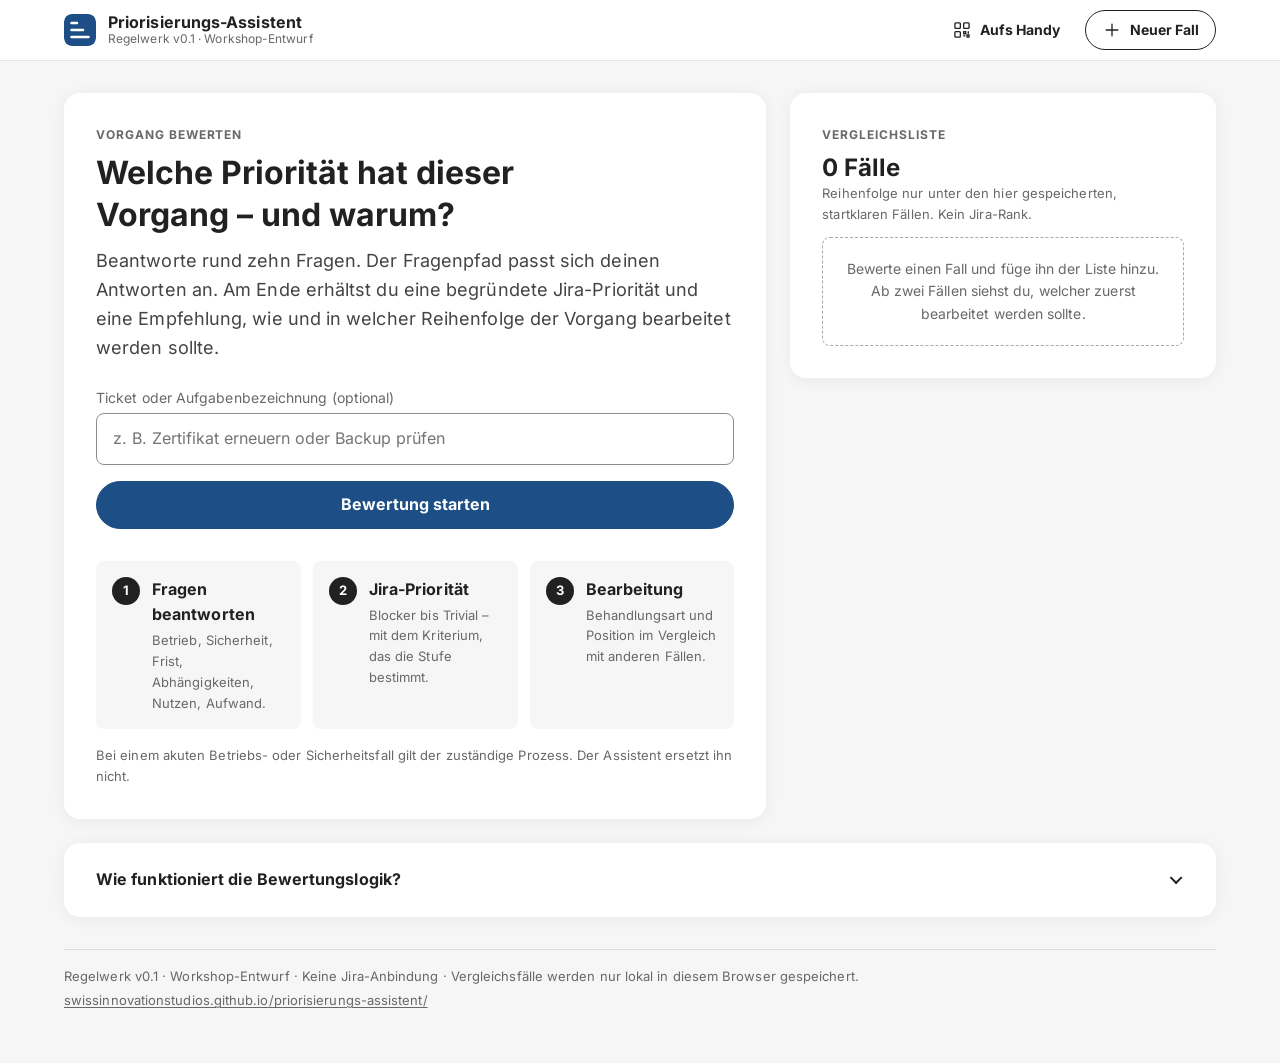
==== index.html @ ed36d134 "Priorisierungs-Assistent: 6dbe459" ====
<!doctype html>
<html lang="de-CH">
<head>
<meta charset="utf-8">
<meta name="viewport" content="width=device-width, initial-scale=1">
<title>Priorisierungs-Assistent</title>
<meta name="description" content="Schritt für Schritt zu einer nachvollziehbaren Jira-Priorität und Bearbeitungsempfehlung. Workshop-Prototyp, keine offizielle Richtlinie.">
<meta name="robots" content="noindex">
<meta name="theme-color" content="#ffffff">
<meta name="color-scheme" content="light">
<link rel="manifest" href="manifest.webmanifest">
<link rel="icon" href="assets/icon.svg" type="image/svg+xml">
<link rel="apple-touch-icon" href="assets/icon-180.png">
<meta name="apple-mobile-web-app-title" content="Priorisierung">
<link rel="preload" href="fonts/inter-latin-400-normal.woff2" as="font" type="font/woff2" crossorigin>
<link rel="preload" href="fonts/inter-latin-700-normal.woff2" as="font" type="font/woff2" crossorigin>
<link rel="stylesheet" href="css/tokens.css">
<link rel="stylesheet" href="css/app.css">
</head>
<body>
<a class="app-skip" href="#wizard">Zum Inhalt</a>

<!-- Lyne: <sbb-header> -->
<header class="sbb-header">
  <div class="sbb-header__inner">
    <div class="sbb-header__brand">
      <img class="sbb-header__mark" src="assets/icon.svg" alt="" width="32" height="32">
      <div class="sbb-header__title">Priorisierungs-Assistent<span class="sbb-header__sub" data-ruleset></span></div>
    </div>
    <div class="sbb-header__actions">
      <button type="button" class="sbb-transparent-button app-hide-s" id="qr-open">
        <svg class="app-icon" viewBox="0 0 24 24" fill="none" stroke="currentColor" stroke-width="1.6" stroke-linecap="round" stroke-linejoin="round" aria-hidden="true"><rect x="3.5" y="3.5" width="6.5" height="6.5" rx="1"/><rect x="14" y="3.5" width="6.5" height="6.5" rx="1"/><rect x="3.5" y="14" width="6.5" height="6.5" rx="1"/><path d="M14 14h2.5v2.5H14zM18 18h2.5v2.5H18zM14 19h1.5M19.5 14v2"/></svg>
        Aufs Handy
      </button>
      <button type="button" class="sbb-secondary-button" id="new-case">
        <svg class="app-icon" viewBox="0 0 24 24" fill="none" stroke="currentColor" stroke-width="1.6" stroke-linecap="round" aria-hidden="true"><path d="M12 5v14M5 12h14"/></svg>
        Neuer Fall
      </button>
    </div>
  </div>
</header>

<main class="app-container">
  <div class="app-layout">
    <!-- Lyne: <sbb-card size="l"> -->
    <section id="wizard" class="sbb-card" aria-label="Vorgang bewerten"></section>
    <aside id="comparison" class="sbb-card app-sticky" aria-labelledby="compare-title"></aside>
  </div>

  <!-- Lyne: <sbb-accordion><sbb-expansion-panel> -->
  <details class="sbb-card sbb-expansion-panel app-about">
    <summary class="sbb-expansion-panel__header">Wie funktioniert die Bewertungslogik?</summary>
    <div class="sbb-expansion-panel__content app-stack">
      <p>Für die Jira-Priorität gewinnt die höchste zutreffende Regel. Auswirkungen, Betriebs- und Sicherheitslage, Fristfolgen, Abhängigkeiten und Nutzen werden geprüft. Aufwand ändert die Prioritätsstufe nicht.</p>
      <p>Ein nahes Datum allein ist kein Grund für eine hohe Priorität: Entscheidend ist, was passiert, wenn die Frist verpasst wird. Ein Vorgang, der andere Arbeiten blockiert, ist nicht automatisch ein Blocker.</p>
      <p>Startklare und ausreichend beurteilbare Fälle werden separat nach Prioritätsstufe und Zuschlägen für Behandlungsart, wirksame Frist, Abhängigkeit und kleinen Aufwand eingeordnet. Bei Gleichstand gilt die Speicherreihenfolge. Unklare oder noch nicht startklare Fälle werden getrennt angezeigt. Die Liste ist kein Jira-Rank.</p>
      <p>Der Assistent gibt Empfehlungen. Das Team bewertet eigenständig, der Product Owner entscheidet bei Priorisierungskonflikten oder Unklarheiten. Bestehende Betriebs- und Sicherheitsprozesse haben Vorrang.</p>
      <p class="sbb-text-s app-muted app-mb-0">Die Regeln sind ein Workshop-Entwurf und keine offizielle SBB-Richtlinie. Nicht dokumentierte Detailregeln, etwa die genaue Security-Grenze zwischen Major und Critical, sind Annahmen. Die Anwendung ersetzt keine zuständigen Eskalationsprozesse.</p>
    </div>
  </details>

  <!-- Lyne: <sbb-footer> -->
  <footer class="sbb-footer">
    <p><span data-ruleset></span> · Keine Jira-Anbindung · Vergleichsfälle werden nur lokal in diesem Browser gespeichert.</p>
    <p><a data-public-url href="#"></a></p>
  </footer>
</main>

<!-- Lyne: <sbb-dialog> -->
<dialog id="qr-dialog" class="sbb-dialog" aria-labelledby="qr-title">
  <div class="sbb-dialog__inner">
    <div class="sbb-dialog__head">
      <h2 id="qr-title" class="sbb-title sbb-title--2">Auf dem Handy öffnen</h2>
      <button type="button" class="sbb-mini-button" id="qr-close" aria-label="Schliessen">
        <svg class="app-icon app-icon--s" viewBox="0 0 24 24" fill="none" stroke="currentColor" stroke-width="1.6" stroke-linecap="round" aria-hidden="true"><path d="M6 6l12 12M18 6 6 18"/></svg>
      </button>
    </div>
    <img class="app-qr" src="assets/qr.svg" alt="QR-Code zum Priorisierungs-Assistenten" width="320" height="320">
    <p class="app-qr-url"><a data-public-url href="#"></a></p>
    <p class="sbb-text-s app-muted app-mb-0">Code scannen, dann im Browser «Zum Home-Bildschirm» wählen. Die Vergleichsliste bleibt auf dem jeweiligen Gerät.</p>
  </div>
</dialog>

<script type="module" src="js/app.js"></script>
</body>
</html>
---- css/tokens.css ----
/* =====================================================================
   Design-Tokens – ausschliesslich Namen, die es in SBB Lyne gibt.
   Geprüft gegen @sbb-esta/lyne-elements 5.13.2 (standard-theme.css).

   Umstellung auf Lyne: Diese Datei löschen und stattdessen
   @sbb-esta/lyne-elements/off-brand-theme.css (ohne SBB-Rot/-Schrift) oder
   …/standard-theme.css (volle Marke) laden. Alle Werte unten sind die
   Lyne-Werte – mit drei bewussten Abweichungen (markiert mit ≠ LYNE).
   App-eigene Tokens (--app-*) stehen in app.css und bleiben bestehen.
   ===================================================================== */
:root {
  color-scheme: light;

  /* Graustufen – identisch mit Lyne */
  --sbb-color-white: #ffffff;
  --sbb-color-milk: #f6f6f6;
  --sbb-color-cloud: #e5e5e5;
  --sbb-color-silver: #dcdcdc;
  --sbb-color-aluminium: #d2d2d2;
  --sbb-color-platinum: #cdcdcd;
  --sbb-color-cement: #bdbdbd;
  --sbb-color-graphite: #b7b7b7;
  --sbb-color-storm: #a8a8a8;
  --sbb-color-smoke: #8d8d8d;
  --sbb-color-metal: #767676;
  --sbb-color-granite: #686868;
  --sbb-color-anthracite: #5a5a5a;
  --sbb-color-iron: #444444;
  --sbb-color-charcoal: #212121;
  --sbb-color-midnight: #151515;
  --sbb-color-black: #000000;

  /* ≠ LYNE: Primärfarbe. Lyne standard = SBB-Rot, off-brand = «royal».
     Hier ein eigenes Blau, damit die öffentliche Seite nicht als SBB-Auftritt erscheint. */
  --sbb-color-primary: #1d4f86;
  --sbb-color-primary125: #163d68;
  --sbb-color-primary85: #4a72a0;

  /* Funktionsfarben – Lyne-Werte (error = red125, success = green) */
  --sbb-color-red125: #c60018;
  --sbb-color-error: var(--sbb-color-red125);
  --sbb-color-green: #00973b;
  --sbb-color-success: var(--sbb-color-green);

  /* Abstände – Lyne fixed scale */
  --sbb-spacing-fixed-1x: 0.25rem;
  --sbb-spacing-fixed-2x: 0.5rem;
  --sbb-spacing-fixed-3x: 0.75rem;
  --sbb-spacing-fixed-4x: 1rem;
  --sbb-spacing-fixed-5x: 1.25rem;
  --sbb-spacing-fixed-6x: 1.5rem;
  --sbb-spacing-fixed-8x: 2rem;
  --sbb-spacing-fixed-10x: 2.5rem;
  --sbb-spacing-fixed-12x: 3rem;

  /* Radien – Lyne */
  --sbb-border-radius-1x: 0.125rem;
  --sbb-border-radius-2x: 0.25rem;
  --sbb-border-radius-4x: 0.5rem;
  --sbb-border-radius-8x: 1rem;
  --sbb-border-radius-16x: 2rem;
  --sbb-border-width-1x: 0.0625rem;
  --sbb-border-width-2x: 0.125rem;

  /* ≠ LYNE: Schrift. Lyne: SBB, Inter, "Helvetica Neue", … – hier ohne die SBB-Hausschrift.
     Inter ist bereits Lynes erste Ersatzschrift. */
  --sbb-typo-font-family: Inter, "Helvetica Neue", Helvetica, Arial, sans-serif;
  --sbb-typo-letter-spacing-heading: 0em;
  /* ≠ LYNE: 0.03em / 1.75 sind auf die SBB-Schrift abgestimmt; Inter läuft breiter. */
  --sbb-typo-letter-spacing-text: 0.005em;
  --sbb-typo-line-height-heading: 1.3;
  --sbb-typo-line-height-text: 1.6;
  --sbb-typo-scale-0-75x: 0.75rem;
  --sbb-typo-scale-0-8125x: 0.8125rem;
  --sbb-typo-scale-0-875x: 0.875rem;
  --sbb-typo-scale-default: 1rem;
  --sbb-typo-scale-1-125x: 1.125rem;
  --sbb-typo-scale-1-25x: 1.25rem;
  --sbb-typo-scale-1-5x: 1.5rem;
  --sbb-typo-scale-2x: 2rem;
  --sbb-typo-scale-2-5x: 2.5rem;

  /* Fokus – Lyne-Namen */
  --sbb-focus-outline-color: var(--sbb-color-black);
  --sbb-focus-outline-offset: 0.1875rem;
  --sbb-focus-outline-width: var(--sbb-border-width-2x);
}

/* Inter (SIL Open Font License 1.1), selbst gehostet – siehe fonts/LICENSE-Inter.txt.
   400 / 600 / 700, kein Light-Schnitt. Mit der SBB-Schrift fällt 600 auf «Bold» (echter Schnitt, keine Pseudo-Fettung). */
@font-face { font-family: "Inter"; font-style: normal; font-weight: 400; font-display: swap; src: url("../fonts/inter-latin-400-normal.woff2") format("woff2"); }
@font-face { font-family: "Inter"; font-style: normal; font-weight: 600; font-display: swap; src: url("../fonts/inter-latin-600-normal.woff2") format("woff2"); }
@font-face { font-family: "Inter"; font-style: normal; font-weight: 700; font-display: swap; src: url("../fonts/inter-latin-700-normal.woff2") format("woff2"); }
---- css/app.css ----
/* =====================================================================
   Priorisierungs-Assistent – Styles in drei Teilen:

   A  Lyne-Globalklassen (Nachbau). Lyne liefert diese Klassen selbst
      (.sbb-button, .sbb-secondary-button, .sbb-transparent-button,
      .sbb-text-*, .sbb-screen-reader-only). → Beim Umstieg löschen.
   B  Lyne-Komponenten (Nachbau als Klassen). Jede Klasse entspricht
      einem <sbb-…>-Element. → Beim Umstieg Markup durch Elemente ersetzen.
   C  App-spezifisch (--app-*, .app-*). → Bleibt.

   Farben, Abstände, Radien nur über Tokens aus tokens.css bzw. --app-*.
   ===================================================================== */

:root {
  /* App-Tokens – leiten sich, wo möglich, von Lyne-Tokens ab */
  --app-color-text: var(--sbb-color-charcoal);
  --app-color-muted: var(--sbb-color-granite);
  --app-color-line: var(--sbb-color-cloud);
  --app-color-surface: var(--sbb-color-white);
  --app-color-page: var(--sbb-color-milk);
  --app-color-error-bg: #fdf0f1;
  --app-color-warn: #9a5b00;
  --app-color-warn-bg: #fff6e6;
  --app-color-success-bg: #edf7f0;
  --app-color-info-bg: #edf2f8;
  --app-font-weight-strong: 600;
  --app-header-height: 3.75rem;
  --app-shadow: 0 0.125rem 1rem rgb(0 0 0 / 0.06);

  /* Prioritätsfarben (eigene Werte, kontrastgeprüft ≥ 4.5:1) */
  --app-prio-blocker-bg: #9e1b1b;  --app-prio-blocker-fg: #ffffff;
  --app-prio-critical-bg: #c2410c; --app-prio-critical-fg: #ffffff;
  --app-prio-major-bg: #fde7c2;    --app-prio-major-fg: #6b3d00;
  --app-prio-minor-bg: #e2eaf3;    --app-prio-minor-fg: #1f3b57;
  --app-prio-trivial-bg: #f1f1f1;  --app-prio-trivial-fg: #4a4a4a;
}

/* ---------- Basis ---------- */
*, *::before, *::after { box-sizing: border-box; }
html { -webkit-text-size-adjust: 100%; scroll-padding-top: calc(var(--app-header-height) + var(--sbb-spacing-fixed-4x)); }
body {
  margin: 0;
  background: var(--app-color-page);
  color: var(--app-color-text);
  font-family: var(--sbb-typo-font-family);
  font-size: var(--sbb-typo-scale-default);
  line-height: var(--sbb-typo-line-height-text);
  letter-spacing: var(--sbb-typo-letter-spacing-text);
  -webkit-font-smoothing: antialiased;
}
:focus-visible { outline: var(--sbb-focus-outline-width) solid var(--sbb-focus-outline-color); outline-offset: var(--sbb-focus-outline-offset); }
[tabindex="-1"]:focus { outline: none; }
p { margin: 0 0 var(--sbb-spacing-fixed-3x); }
ul, ol { margin: 0 0 var(--sbb-spacing-fixed-4x); padding-left: 1.25em; }
strong { font-weight: 700; }
a { color: var(--sbb-color-primary); text-underline-offset: 0.15em; }

/* =====================================================================
   A  Lyne-Globalklassen (Nachbau – beim Umstieg löschen)
   ===================================================================== */
.sbb-button, .sbb-secondary-button, .sbb-transparent-button {
  display: inline-flex; align-items: center; justify-content: center; gap: var(--sbb-spacing-fixed-2x);
  min-height: 3rem; padding: 0 var(--sbb-spacing-fixed-6x);
  border-radius: var(--sbb-border-radius-16x); border: var(--sbb-border-width-1x) solid transparent;
  font: inherit; font-weight: 700; font-size: var(--sbb-typo-scale-default); line-height: 1.2; letter-spacing: 0;
  cursor: pointer; text-decoration: none; -webkit-tap-highlight-color: transparent;
  transition: background-color .15s, border-color .15s, color .15s, opacity .15s;
}
.sbb-button { background: var(--sbb-color-primary); border-color: var(--sbb-color-primary); color: var(--sbb-color-white); }
.sbb-button:hover:not(:disabled) { background: var(--sbb-color-primary125); border-color: var(--sbb-color-primary125); }
.sbb-secondary-button { background: var(--sbb-color-white); border-color: var(--sbb-color-charcoal); color: var(--sbb-color-charcoal); }
.sbb-secondary-button:hover:not(:disabled) { background: var(--sbb-color-milk); }
.sbb-transparent-button { background: transparent; color: var(--sbb-color-charcoal); padding-inline: var(--sbb-spacing-fixed-4x); }
.sbb-transparent-button:hover:not(:disabled) { background: var(--sbb-color-milk); }
:is(.sbb-button, .sbb-secondary-button, .sbb-transparent-button):disabled { cursor: not-allowed; opacity: .4; }
.sbb-header .sbb-secondary-button, .sbb-header .sbb-transparent-button { min-height: 2.5rem; padding-inline: var(--sbb-spacing-fixed-4x); font-size: var(--sbb-typo-scale-0-875x); }

.sbb-text-s { font-size: var(--sbb-typo-scale-0-875x); }
.sbb-text-xs { font-size: var(--sbb-typo-scale-0-8125x); }
.sbb-text--bold { font-weight: 700; }
.sbb-screen-reader-only { position: absolute !important; width: 1px; height: 1px; margin: -1px; overflow: hidden; clip-path: inset(50%); white-space: nowrap; border: 0; padding: 0; }
.sbb-input { width: 100%; font: inherit; color: inherit; background: var(--sbb-color-white); border: var(--sbb-border-width-1x) solid var(--sbb-color-smoke); border-radius: var(--sbb-border-radius-4x); padding: 0.75rem var(--sbb-spacing-fixed-4x); }
.sbb-input:hover { border-color: var(--sbb-color-charcoal); }
.sbb-input:focus-visible { outline-offset: 0; }

/* =====================================================================
   B  Lyne-Komponenten (Nachbau – beim Umstieg durch <sbb-…> ersetzen)
   ===================================================================== */

/* <sbb-title level="1–4"> */
.sbb-title { margin: 0; font-weight: 700; line-height: var(--sbb-typo-line-height-heading); letter-spacing: var(--sbb-typo-letter-spacing-heading); overflow-wrap: anywhere; text-wrap: balance; }
.sbb-title--1 { font-size: clamp(var(--sbb-typo-scale-1-5x), 3.4vw, var(--sbb-typo-scale-2x)); margin-bottom: var(--sbb-spacing-fixed-3x); }
.sbb-title--2 { font-size: clamp(var(--sbb-typo-scale-1-25x), 2.6vw, var(--sbb-typo-scale-1-5x)); }
.sbb-title--3 { font-size: var(--sbb-typo-scale-1-25x); }
.sbb-title--4 { font-size: var(--sbb-typo-scale-default); }

/* <sbb-header> */
.sbb-header { position: sticky; top: 0; z-index: 10; background: var(--sbb-color-white); border-bottom: var(--sbb-border-width-1x) solid var(--app-color-line); }
.sbb-header__inner { display: flex; align-items: center; justify-content: space-between; gap: var(--sbb-spacing-fixed-3x); max-width: 76rem; margin: 0 auto; min-height: var(--app-header-height); padding: var(--sbb-spacing-fixed-2x) clamp(1rem, 3vw, 2rem); }
.sbb-header__brand { display: flex; align-items: center; gap: var(--sbb-spacing-fixed-3x); min-width: 0; }
.sbb-header__mark { flex: none; width: 2rem; height: 2rem; border-radius: var(--sbb-border-radius-4x); }
.sbb-header__title { font-weight: 700; line-height: 1.2; min-width: 0; }
.sbb-header__sub { display: block; color: var(--app-color-muted); font-size: var(--sbb-typo-scale-0-75x); font-weight: 400; white-space: nowrap; overflow: hidden; text-overflow: ellipsis; }
.sbb-header__actions { display: flex; gap: var(--sbb-spacing-fixed-2x); flex: none; }

/* <sbb-card size="l" color="white"> */
.sbb-card { background: var(--app-color-surface); border-radius: var(--sbb-border-radius-8x); padding: clamp(1.25rem, 3.2vw, 2rem); min-width: 0; box-shadow: var(--app-shadow); }

/* <sbb-form-field> */
.sbb-form-field { display: block; margin-bottom: var(--sbb-spacing-fixed-4x); }
.sbb-form-field__label { display: block; margin-bottom: var(--sbb-spacing-fixed-1x); font-size: var(--sbb-typo-scale-0-875x); color: var(--app-color-muted); }

/* <sbb-radio-button-group orientation="vertical"> + <sbb-radio-button-panel> */
.sbb-radio-button-group { display: grid; gap: var(--sbb-spacing-fixed-2x); margin: var(--sbb-spacing-fixed-5x) 0 0; }
.sbb-radio-button-panel {
  position: relative; display: flex; align-items: flex-start; gap: var(--sbb-spacing-fixed-3x);
  padding: 0.875rem var(--sbb-spacing-fixed-4x); min-height: 3.25rem;
  background: var(--sbb-color-white); border: var(--sbb-border-width-1x) solid var(--sbb-color-cloud); border-radius: var(--sbb-border-radius-4x);
  cursor: pointer; transition: border-color .15s, background-color .15s, box-shadow .15s; -webkit-tap-highlight-color: transparent;
}
.sbb-radio-button-panel:hover { border-color: var(--sbb-color-smoke); }
.sbb-radio-button-panel:has(:focus-visible) { outline: var(--sbb-focus-outline-width) solid var(--sbb-focus-outline-color); outline-offset: 0.125rem; }
.sbb-radio-button-panel:has(:checked) { border-color: var(--sbb-color-charcoal); box-shadow: inset 0 0 0 var(--sbb-border-width-1x) var(--sbb-color-charcoal); }
.sbb-radio-button-panel input { position: absolute; opacity: 0; width: 1px; height: 1px; margin: 0; }
.sbb-radio-button-panel__indicator { flex: none; width: 1.25rem; height: 1.25rem; margin-top: 0.15rem; border-radius: 50%; border: var(--sbb-border-width-1x) solid var(--sbb-color-smoke); background: var(--sbb-color-white); display: grid; place-items: center; }
.sbb-radio-button-panel__indicator::after { content: ""; width: 0.625rem; height: 0.625rem; border-radius: 50%; background: var(--sbb-color-charcoal); transform: scale(0); transition: transform .12s; }
.sbb-radio-button-panel:has(:checked) .sbb-radio-button-panel__indicator { border-color: var(--sbb-color-charcoal); }
.sbb-radio-button-panel:has(:checked) .sbb-radio-button-panel__indicator::after { transform: scale(1); }
.sbb-radio-button-panel__label { min-width: 0; overflow-wrap: anywhere; }

/* <sbb-notification type="error|warn|info|success" readonly> */
.sbb-notification { display: grid; grid-template-columns: auto minmax(0, 1fr); gap: var(--sbb-spacing-fixed-3x); align-items: start; margin: var(--sbb-spacing-fixed-4x) 0; padding: var(--sbb-spacing-fixed-4x); border-radius: var(--sbb-border-radius-4x); border-left: 0.25rem solid currentColor; color: var(--sbb-color-primary); background: var(--app-color-info-bg); }
.sbb-notification__icon { width: 1.5rem; height: 1.5rem; flex: none; }
.sbb-notification__content { color: var(--app-color-text); }
.sbb-notification__content p { margin: 0; }
.sbb-notification__content p + p { margin-top: var(--sbb-spacing-fixed-2x); }
.sbb-notification__title { display: block; margin-bottom: 0.15rem; }
.sbb-notification--error { color: var(--sbb-color-error); background: var(--app-color-error-bg); }
.sbb-notification--warn { color: var(--app-color-warn); background: var(--app-color-warn-bg); }
.sbb-notification--success { color: var(--sbb-color-success); background: var(--app-color-success-bg); }

/* <sbb-chip-label> */
.sbb-chip-label { display: inline-flex; align-items: center; padding: 0.125rem 0.625rem; border-radius: var(--sbb-border-radius-16x); font-size: var(--sbb-typo-scale-0-75x); font-weight: 700; line-height: 1.5; letter-spacing: 0.02em; white-space: nowrap; background: var(--sbb-color-milk); color: var(--app-color-text); }

/* <sbb-status type="success|warning|error"> */
.sbb-status { display: inline-flex; align-items: center; gap: 0.45rem; font-weight: 700; }
.sbb-status::before { content: ""; width: 0.625rem; height: 0.625rem; border-radius: 50%; background: var(--sbb-color-smoke); }
.sbb-status--success::before { background: var(--sbb-color-success); }
.sbb-status--warning::before { background: #e6a100; }
.sbb-status--error::before { background: var(--sbb-color-error); }

/* <sbb-expansion-panel> */
.sbb-expansion-panel { border-top: var(--sbb-border-width-1x) solid var(--app-color-line); }
.sbb-expansion-panel__header { list-style: none; display: flex; align-items: center; justify-content: space-between; gap: var(--sbb-spacing-fixed-3x); padding: var(--sbb-spacing-fixed-4x) 0; cursor: pointer; font-weight: 700; }
.sbb-expansion-panel__header::-webkit-details-marker { display: none; }
.sbb-expansion-panel__header::after { content: ""; flex: none; width: 0.55rem; height: 0.55rem; margin-right: 0.3rem; border-right: 2px solid currentColor; border-bottom: 2px solid currentColor; transform: rotate(45deg) translateY(-0.15rem); transition: transform .15s; }
.sbb-expansion-panel[open] > .sbb-expansion-panel__header::after { transform: rotate(-135deg) translateY(-0.1rem); }
.sbb-expansion-panel__content { padding-bottom: var(--sbb-spacing-fixed-4x); }

/* <sbb-action-group> */
.sbb-action-group { display: flex; flex-wrap: wrap; gap: var(--sbb-spacing-fixed-3x); align-items: center; margin-top: var(--sbb-spacing-fixed-6x); }
.sbb-action-group--end { justify-content: flex-end; }
.sbb-action-group--split { justify-content: space-between; }

/* <sbb-mini-button> */
.sbb-mini-button { display: inline-grid; place-items: center; width: 2.25rem; height: 2.25rem; flex: none; padding: 0; border: 0; border-radius: 50%; background: transparent; color: var(--app-color-muted); cursor: pointer; }
.sbb-mini-button:hover { background: var(--sbb-color-milk); color: var(--app-color-text); }

/* <sbb-dialog> */
.sbb-dialog { border: 0; padding: 0; border-radius: var(--sbb-border-radius-8x); max-width: min(34rem, calc(100vw - 2rem)); width: 100%; box-shadow: 0 1.5rem 4rem rgb(0 0 0 / 0.25); color: inherit; }
.sbb-dialog::backdrop { background: rgb(0 0 0 / 0.45); }
.sbb-dialog__inner { padding: var(--sbb-spacing-fixed-6x); }
.sbb-dialog__head { display: flex; align-items: center; justify-content: space-between; gap: var(--sbb-spacing-fixed-3x); margin-bottom: var(--sbb-spacing-fixed-4x); }

/* <sbb-footer> */
.sbb-footer { margin-top: var(--sbb-spacing-fixed-8x); padding-top: var(--sbb-spacing-fixed-4x); border-top: var(--sbb-border-width-1x) solid var(--sbb-color-silver); color: var(--app-color-muted); font-size: var(--sbb-typo-scale-0-8125x); }
.sbb-footer p { margin: 0 0 var(--sbb-spacing-fixed-1x); }
.sbb-footer a { color: inherit; }

/* =====================================================================
   C  App-spezifisch (bleibt)
   ===================================================================== */
.app-container { max-width: 76rem; margin: 0 auto; padding: clamp(1rem, 3vw, 2rem) clamp(1rem, 3vw, 2rem) var(--sbb-spacing-fixed-12x); }
.app-layout { display: grid; grid-template-columns: minmax(0, 1.65fr) minmax(0, 1fr); gap: clamp(1rem, 2vw, 1.5rem); align-items: start; }
.app-sticky { position: sticky; top: calc(var(--app-header-height) + var(--sbb-spacing-fixed-4x)); max-height: calc(100vh - var(--app-header-height) - 2rem); overflow: auto; }
.app-about { margin-top: clamp(1rem, 2vw, 1.5rem); padding-block: var(--sbb-spacing-fixed-2x); border-top: 0; }
@media (max-width: 56rem) {
  .app-layout { grid-template-columns: 1fr; }
  .app-sticky { position: static; max-height: none; overflow: visible; }
}
@media (max-width: 36rem) { .app-hide-s { display: none; } }

.app-skip { position: absolute; left: -999px; top: 0.5rem; z-index: 20; background: var(--sbb-color-white); padding: 0.5rem 1rem; border-radius: var(--sbb-border-radius-4x); }
.app-skip:focus { left: 0.5rem; }
.app-icon { width: 1.25rem; height: 1.25rem; flex: none; }
.app-icon--s { width: 1.125rem; height: 1.125rem; }
.app-muted { color: var(--app-color-muted); }
.app-overline { margin: 0 0 var(--sbb-spacing-fixed-2x); color: var(--app-color-muted); font-size: var(--sbb-typo-scale-0-75x); font-weight: 700; letter-spacing: 0.08em; text-transform: uppercase; }
.app-label { display: block; color: var(--app-color-muted); font-size: var(--sbb-typo-scale-0-75x); font-weight: var(--app-font-weight-strong); letter-spacing: 0.04em; text-transform: uppercase; margin-bottom: 0.2rem; }
.app-lead { font-size: var(--sbb-typo-scale-1-125x); color: var(--sbb-color-iron); margin-bottom: var(--sbb-spacing-fixed-6x); max-width: 40rem; }
.app-block { width: 100%; }
.app-fieldset { border: 0; margin: 0; padding: 0; min-width: 0; }
.app-fieldset legend { padding: 0; }
.app-unknown .sbb-radio-button-panel__label { color: var(--app-color-muted); }
.app-truncate { white-space: nowrap; overflow: hidden; text-overflow: ellipsis; min-width: 0; }
.app-stack > * + * { margin-top: var(--sbb-spacing-fixed-3x); }
.app-mt-1 { margin-top: var(--sbb-spacing-fixed-1x); }
.app-mt-4 { margin-top: var(--sbb-spacing-fixed-4x); }
.app-mb-0 { margin-bottom: 0; }

/* Startansicht: drei gleich breite Schritte über die volle Breite */
.app-steps { list-style: none; padding: 0; margin: var(--sbb-spacing-fixed-8x) 0 0; display: grid; grid-template-columns: repeat(3, minmax(0, 1fr)); gap: var(--sbb-spacing-fixed-3x); }
.app-steps__item { display: grid; grid-template-columns: auto 1fr; gap: var(--sbb-spacing-fixed-3x); align-items: start; padding: var(--sbb-spacing-fixed-4x); background: var(--app-color-page); border-radius: var(--sbb-border-radius-4x); }
.app-steps__item p { margin: 0.15rem 0 0; }
.app-steps__num { width: 1.75rem; height: 1.75rem; border-radius: 50%; display: grid; place-items: center; background: var(--sbb-color-charcoal); color: var(--sbb-color-white); font-size: var(--sbb-typo-scale-0-8125x); font-weight: 700; }
@media (max-width: 40rem) { .app-steps { grid-template-columns: 1fr; } }

/* Fortschritt im Fragenpfad */
.app-progress { margin-bottom: var(--sbb-spacing-fixed-6x); }
.app-progress__meta { display: flex; align-items: baseline; justify-content: space-between; gap: var(--sbb-spacing-fixed-4x); margin-bottom: var(--sbb-spacing-fixed-2x); }
.app-progress__bar { height: 0.25rem; background: var(--sbb-color-cloud); border-radius: var(--sbb-border-radius-2x); overflow: hidden; }
.app-progress__fill { height: 100%; background: var(--sbb-color-primary); border-radius: inherit; transition: width .25s; }

/* Ergebnis-Abschnitte */
.app-result { margin-top: var(--sbb-spacing-fixed-6x); padding-top: var(--sbb-spacing-fixed-6x); border-top: var(--sbb-border-width-1x) solid var(--app-color-line); }
.app-result__head { display: flex; align-items: center; gap: var(--sbb-spacing-fixed-3x); margin-bottom: var(--sbb-spacing-fixed-4x); }
.app-result__num { width: 1.75rem; height: 1.75rem; border-radius: 50%; display: grid; place-items: center; background: var(--sbb-color-primary); color: var(--sbb-color-white); font-size: var(--sbb-typo-scale-0-875x); font-weight: 700; flex: none; }
.app-priority { display: flex; align-items: flex-end; justify-content: space-between; gap: var(--sbb-spacing-fixed-4x); flex-wrap: wrap; margin-bottom: var(--sbb-spacing-fixed-4x); }
.app-priority__value { font-size: clamp(1.75rem, 4vw, 2.25rem); font-weight: 700; line-height: 1.15; }
.app-priority__conf { text-align: right; }

/* Prioritätsskala: fünf gleich breite Stufen über die volle Breite */
.app-scale { list-style: none; margin: 0 0 var(--sbb-spacing-fixed-4x); padding: 0; display: grid; grid-template-columns: repeat(5, minmax(0, 1fr)); gap: 0.25rem; }
.app-scale__step { text-align: center; padding: 0.5rem 0.125rem; font-size: var(--sbb-typo-scale-0-8125x); font-weight: var(--app-font-weight-strong); color: var(--app-color-muted); background: var(--app-color-page); border: var(--sbb-border-width-1x) solid transparent; overflow: hidden; text-overflow: ellipsis; white-space: nowrap; }
.app-scale__step:first-child { border-radius: var(--sbb-border-radius-4x) 0 0 var(--sbb-border-radius-4x); }
.app-scale__step:last-child { border-radius: 0 var(--sbb-border-radius-4x) var(--sbb-border-radius-4x) 0; }
.app-scale__step.is-active { background: var(--prio-bg); color: var(--prio-fg); font-weight: 700; }
.app-scale__step.is-provisional { background: repeating-linear-gradient(135deg, var(--prio-bg) 0 8px, color-mix(in srgb, var(--prio-bg) 82%, white) 8px 16px); }
@media (max-width: 24rem) { .app-scale__step { font-size: 0.6875rem; } }

/* Prioritätsfarben (Chip und Skala) */
.app-prio--blocker { --prio-bg: var(--app-prio-blocker-bg); --prio-fg: var(--app-prio-blocker-fg); }
.app-prio--critical { --prio-bg: var(--app-prio-critical-bg); --prio-fg: var(--app-prio-critical-fg); }
.app-prio--major { --prio-bg: var(--app-prio-major-bg); --prio-fg: var(--app-prio-major-fg); }
.app-prio--minor { --prio-bg: var(--app-prio-minor-bg); --prio-fg: var(--app-prio-minor-fg); }
.app-prio--trivial { --prio-bg: var(--app-prio-trivial-bg); --prio-fg: var(--app-prio-trivial-fg); }
.app-prio--none { --prio-bg: var(--sbb-color-white); --prio-fg: var(--app-color-muted); }
.sbb-chip-label.app-prio { background: var(--prio-bg); color: var(--prio-fg); }
.sbb-chip-label.app-prio--none { border: var(--sbb-border-width-1x) dashed var(--sbb-color-storm); }

/* Begründungen */
.app-reasons { list-style: none; padding: 0; margin: var(--sbb-spacing-fixed-3x) 0; display: grid; gap: var(--sbb-spacing-fixed-2x); }
.app-reason { display: grid; grid-template-columns: 5.25rem minmax(0, 1fr); gap: var(--sbb-spacing-fixed-3x); align-items: baseline; padding: var(--sbb-spacing-fixed-3x) var(--sbb-spacing-fixed-4x); border-radius: var(--sbb-border-radius-4x); background: var(--app-color-page); color: var(--sbb-color-iron); }
.app-reason.is-decisive { background: var(--sbb-color-white); box-shadow: inset 0 0 0 var(--sbb-border-width-1x) var(--sbb-color-charcoal); color: var(--app-color-text); }
.app-reason__chip { justify-self: start; }
.app-reason__tag { grid-column: 2; font-size: var(--sbb-typo-scale-0-75x); font-weight: 700; letter-spacing: 0.04em; text-transform: uppercase; color: var(--app-color-text); }

/* Bearbeitungsempfehlung */
.app-treatment { font-size: var(--sbb-typo-scale-1-125x); font-weight: var(--app-font-weight-strong); margin-bottom: var(--sbb-spacing-fixed-4x); }
.app-tiles { display: grid; grid-template-columns: repeat(2, minmax(0, 1fr)); gap: var(--sbb-spacing-fixed-2x); }
@media (max-width: 26rem) { .app-tiles { grid-template-columns: 1fr; } }
.app-tile { padding: var(--sbb-spacing-fixed-4x); background: var(--app-color-page); border-radius: var(--sbb-border-radius-4x); min-width: 0; overflow-wrap: anywhere; }
.app-tile__value { display: block; font-size: var(--sbb-typo-scale-1-25x); line-height: 1.3; margin-bottom: 0.2rem; }
.app-tile--pending { background: var(--app-color-warn-bg); }
.app-bonuses { margin-top: var(--sbb-spacing-fixed-4x); }
.app-bonus-list { list-style: none; padding: 0; margin: 0.25rem 0 0; display: flex; flex-wrap: wrap; gap: var(--sbb-spacing-fixed-2x); }
.app-bonus { padding: 0.25rem 0.75rem; border-radius: var(--sbb-border-radius-16x); border: var(--sbb-border-width-1x) solid var(--sbb-color-cloud); font-size: var(--sbb-typo-scale-0-875x); }

/* Antworten */
.app-answers { margin: 0; padding: 0; list-style: none; display: grid; }
.app-answers li { display: grid; grid-template-columns: minmax(0, 1fr) auto; gap: var(--sbb-spacing-fixed-3x); align-items: center; padding: var(--sbb-spacing-fixed-2x) 0; border-bottom: var(--sbb-border-width-1x) solid var(--app-color-line); font-size: var(--sbb-typo-scale-0-875x); }
.app-answers__body { display: grid; gap: 0.1rem; min-width: 0; }
.app-answers__edit { min-height: 2.25rem; padding-inline: var(--sbb-spacing-fixed-3x); font-size: var(--sbb-typo-scale-0-8125x); }
.app-answers li:last-child { border-bottom: 0; }
.app-answers__q { color: var(--app-color-muted); }
.app-answers__a { font-weight: var(--app-font-weight-strong); }

/* Vergleichsliste */
.app-rows { list-style: none; margin: 0; padding: 0; }
.app-row { display: grid; grid-template-columns: auto minmax(0, 1fr) auto; gap: var(--sbb-spacing-fixed-3x); align-items: start; padding: var(--sbb-spacing-fixed-3x) var(--sbb-spacing-fixed-2x); margin-inline: calc(-1 * var(--sbb-spacing-fixed-2x)); border-bottom: var(--sbb-border-width-1x) solid var(--app-color-line); border-radius: var(--sbb-border-radius-4x); }
.app-row:last-child { border-bottom: 0; }
.app-row.is-new { background: var(--app-color-info-bg); animation: app-flash 1.6s ease-out; }
@keyframes app-flash { from { background: color-mix(in srgb, var(--sbb-color-primary) 14%, white); } }
.app-row.is-new :is(.app-row__meta, .app-row__bonus) { color: var(--sbb-color-iron); }
.app-row__pos { width: 1.75rem; height: 1.75rem; border-radius: 50%; display: grid; place-items: center; background: var(--sbb-color-charcoal); color: var(--sbb-color-white); font-size: var(--sbb-typo-scale-0-8125x); font-weight: 700; }
.app-row__pos--pending { background: var(--sbb-color-cloud); color: var(--app-color-muted); }
.app-row__name { font-weight: 700; overflow-wrap: anywhere; line-height: 1.35; }
.app-row__meta { display: flex; flex-wrap: wrap; gap: 0.35rem 0.6rem; align-items: center; margin-top: 0.3rem; color: var(--app-color-muted); font-size: var(--sbb-typo-scale-0-8125x); }
.app-row__bonus { margin-top: 0.25rem; color: var(--app-color-muted); font-size: var(--sbb-typo-scale-0-75x); }
.app-row .sbb-mini-button { margin-top: -0.25rem; }
.app-empty { padding: var(--sbb-spacing-fixed-5x); border: var(--sbb-border-width-1x) dashed var(--sbb-color-storm); border-radius: var(--sbb-border-radius-4x); color: var(--app-color-muted); text-align: center; font-size: var(--sbb-typo-scale-0-875x); }
.app-only-stacked { display: none; }
@media (max-width: 56rem) { .app-only-stacked { display: inline-flex; } }

/* QR */
.app-qr { display: block; width: 100%; height: auto; max-width: min(28rem, 62vh); margin: 0 auto var(--sbb-spacing-fixed-4x); image-rendering: pixelated; }
.app-qr-url { text-align: center; font-weight: 700; overflow-wrap: anywhere; }

/* Mobile: Aktionen über volle Breite, gleich breit */
@media (max-width: 30rem) {
  .sbb-header__title { font-size: var(--sbb-typo-scale-0-875x); }
  .sbb-header__mark { width: 1.75rem; height: 1.75rem; }
  .sbb-action-group--split { flex-direction: column-reverse; align-items: stretch; }
  .sbb-action-group--split > * { width: 100%; }
  .sbb-header__sub { display: none; }
  .app-reason { grid-template-columns: 1fr; gap: var(--sbb-spacing-fixed-2x); }
  .app-reason__tag { grid-column: 1; }
}

@media (prefers-reduced-motion: reduce) { *, *::before, *::after { transition: none !important; animation: none !important; } }
@media print {
  .sbb-header, .sbb-action-group, .sbb-mini-button, .app-skip { display: none !important; }
  .sbb-card { box-shadow: none; border: 1px solid #ccc; break-inside: avoid; }
  .app-sticky { position: static; max-height: none; }
}
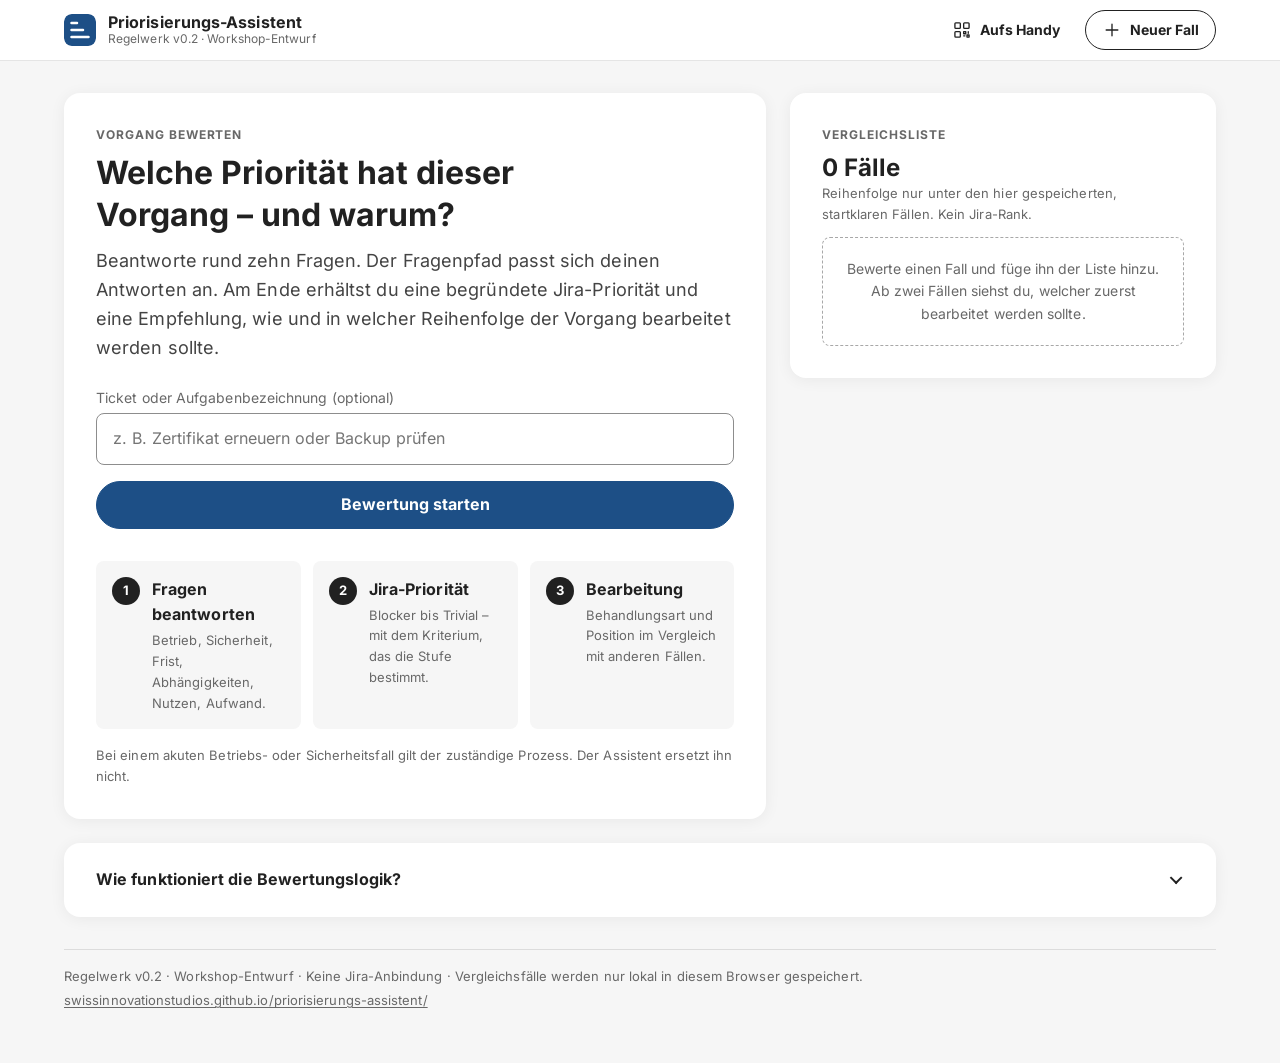
==== commit 720e0d3e: "Priorisierungs-Assistent: 0adfd08" ====
--- a/index.html
+++ b/index.html
@@ -51,11 +51,12 @@
   <details class="sbb-card sbb-expansion-panel app-about">
     <summary class="sbb-expansion-panel__header">Wie funktioniert die Bewertungslogik?</summary>
     <div class="sbb-expansion-panel__content app-stack">
-      <p>Für die Jira-Priorität gewinnt die höchste zutreffende Regel. Auswirkungen, Betriebs- und Sicherheitslage, Fristfolgen, Abhängigkeiten und Nutzen werden geprüft. Aufwand ändert die Prioritätsstufe nicht.</p>
-      <p>Ein nahes Datum allein ist kein Grund für eine hohe Priorität: Entscheidend ist, was passiert, wenn die Frist verpasst wird. Ein Vorgang, der andere Arbeiten blockiert, ist nicht automatisch ein Blocker.</p>
-      <p>Startklare und ausreichend beurteilbare Fälle werden separat nach Prioritätsstufe und Zuschlägen für Behandlungsart, wirksame Frist, Abhängigkeit und kleinen Aufwand eingeordnet. Bei Gleichstand gilt die Speicherreihenfolge. Unklare oder noch nicht startklare Fälle werden getrennt angezeigt. Die Liste ist kein Jira-Rank.</p>
+      <p><strong>Jira-Priorität:</strong> Jede Antwort kann eine Regel auslösen. Die höchste zutreffende Regel bestimmt die Stufe; weitere Gründe heben sie nicht zusätzlich an. Geprüft werden Betriebs- und Sicherheitslage, Auswirkungen, Fristfolgen, Abhängigkeiten und Nutzen. Aufwand ändert die Stufe nicht.</p>
+      <p>Ein nahes Datum allein ist kein Grund für eine hohe Priorität: Entscheidend ist, was passiert, wenn die Frist verpasst wird. Droht innerhalb von 24 Stunden ein schwerwiegender Schaden ohne Übergangslösung, ist das ein Blocker. Eine Blockade anderer Arbeiten hebt allein höchstens auf Major; Critical erst, wenn die Folgen erheblich sind.</p>
+      <p><strong>Bearbeitungsart</strong> nach Kanban Classes of Service: Expedite bei Ausfall oder akutem Vorfall, Fixed Date nur bei einer Frist mit erheblichen Folgen, Intangible für langfristig Wichtiges ohne Zeitdruck, sonst Standard.</p>
+      <p><strong>Vergleichsliste:</strong> Startklare und ausreichend beurteilbare Fälle werden nach Stufe geordnet. Innerhalb derselben Stufe ziehen Expedite, eine wirksame Frist, Abhängigkeiten und kleiner Aufwand nach vorne – nie über die nächste Stufe hinaus. Bei Gleichstand gilt die Speicherreihenfolge. Unklare oder nicht startklare Fälle stehen getrennt. Die Liste ist kein Jira-Rank.</p>
       <p>Der Assistent gibt Empfehlungen. Das Team bewertet eigenständig, der Product Owner entscheidet bei Priorisierungskonflikten oder Unklarheiten. Bestehende Betriebs- und Sicherheitsprozesse haben Vorrang.</p>
-      <p class="sbb-text-s app-muted app-mb-0">Die Regeln sind ein Workshop-Entwurf und keine offizielle SBB-Richtlinie. Nicht dokumentierte Detailregeln, etwa die genaue Security-Grenze zwischen Major und Critical, sind Annahmen. Die Anwendung ersetzt keine zuständigen Eskalationsprozesse.</p>
+      <p class="sbb-text-s app-muted app-mb-0">Die Regeln sind ein Workshop-Entwurf und keine offizielle SBB-Richtlinie. Die Anwendung ersetzt keine zuständigen Eskalationsprozesse.</p>
     </div>
   </details>
 
--- a/css/app.css
+++ b/css/app.css
@@ -248,6 +248,67 @@
 .sbb-chip-label.app-prio { background: var(--prio-bg); color: var(--prio-fg); }
 .sbb-chip-label.app-prio--none { border: var(--sbb-border-width-1x) dashed var(--sbb-color-storm); }
 
+/* Live-Meter: Mindeststufe aus den bisherigen Antworten. Desktop vertikal neben der Frage, Handy horizontal darüber. */
+.app-qlayout { display: grid; grid-template-columns: minmax(0, 1fr) 7.25rem; gap: var(--sbb-spacing-fixed-6x); align-items: start; }
+.app-meter { position: sticky; top: calc(var(--app-header-height) + var(--sbb-spacing-fixed-4x)); display: grid; gap: var(--sbb-spacing-fixed-2x); justify-items: start; }
+.app-meter__label { color: var(--app-color-muted); font-size: var(--sbb-typo-scale-0-75x); font-weight: 700; letter-spacing: 0.06em; text-transform: uppercase; }
+.app-meter__body { display: grid; grid-template-columns: 0.75rem auto; gap: var(--sbb-spacing-fixed-2x); height: 15rem; }
+.app-meter__track { position: relative; border-radius: var(--sbb-border-radius-16x); background: var(--sbb-color-cloud); overflow: hidden; }
+.app-meter__fill { position: absolute; inset: auto 0 0 0; height: calc(var(--p, 0) * 100%); border-radius: inherit; background: var(--sbb-color-storm);
+  transition: height .7s cubic-bezier(.34, 1.4, .64, 1), background-color .5s ease; }
+.app-meter[data-level="trivial"] .app-meter__fill { background: var(--sbb-color-graphite); }
+.app-meter[data-level="minor"] .app-meter__fill { background: #6f8fb3; }
+.app-meter[data-level="major"] .app-meter__fill { background: #e0a038; }
+.app-meter[data-level="critical"] .app-meter__fill { background: var(--app-prio-critical-bg); }
+.app-meter[data-level="blocker"] .app-meter__fill { background: var(--app-prio-blocker-bg); }
+.app-meter__stops { list-style: none; margin: 0; padding: 0; display: grid; grid-template-rows: repeat(5, 1fr); }
+.app-meter__stop { display: flex; align-items: center; gap: 0.35rem; font-size: var(--sbb-typo-scale-0-8125x); color: var(--sbb-color-metal); transition: color .4s ease; }
+.app-meter__stop .app-prio-icon { width: 0.875rem; height: 0.875rem; }
+.app-meter__stop.is-on { color: var(--app-color-text); }
+.app-meter[data-level="trivial"] .app-prio--trivial, .app-meter[data-level="minor"] .app-prio--minor, .app-meter[data-level="major"] .app-prio--major,
+.app-meter[data-level="critical"] .app-prio--critical, .app-meter[data-level="blocker"] .app-prio--blocker { font-weight: 700; }
+.app-meter__now { display: none; }
+@media (max-width: 40rem) {
+  .app-qlayout { grid-template-columns: 1fr; }
+  .app-meter { order: -1; position: static; grid-template-columns: auto minmax(0, 1fr) auto; align-items: center; justify-items: stretch; width: 100%; gap: var(--sbb-spacing-fixed-3x); margin-bottom: var(--sbb-spacing-fixed-2x); }
+  .app-meter__body { display: block; height: 0.5rem; }
+  .app-meter__track { height: 100%; }
+  .app-meter__fill { inset: 0 auto 0 0; height: 100%; width: calc(var(--p, 0) * 100%); transition: width .7s cubic-bezier(.34, 1.4, .64, 1), background-color .5s ease; }
+  .app-meter__stops { display: none; }
+  .app-meter__now { display: block; font-size: var(--sbb-typo-scale-0-875x); font-weight: 700; }
+}
+
+/* Ursache eines Anstiegs */
+.app-cause { display: block; margin: 0 0 var(--sbb-spacing-fixed-5x); font-size: var(--sbb-typo-scale-0-875x); min-height: 1.4em; }
+.app-cause .app-prio-icon { width: 0.875rem; height: 0.875rem; vertical-align: -0.1em; margin-right: 0.3rem; }
+.app-cause.is-new { animation: app-rise .6s cubic-bezier(.34, 1.4, .64, 1); }
+@keyframes app-rise { from { transform: translateY(0.6rem); } }
+
+/* Leuchten hinter der Karte in der Farbe der aktuellen Stufe (dezent, Eskalationshinweis bleibt dominant) */
+#wizard { transition: box-shadow .8s ease; }
+#wizard.app-glow { box-shadow: var(--app-shadow), 0 0 0 1px color-mix(in srgb, var(--prio-bg) 55%, transparent), 0 1.25rem 3.5rem -0.75rem color-mix(in srgb, var(--prio-bg) 70%, transparent); }
+#wizard.app-glow.app-prio--trivial, #wizard.app-glow.app-prio--minor { box-shadow: var(--app-shadow), 0 0 0 1px color-mix(in srgb, var(--prio-fg) 18%, transparent), 0 1.25rem 3.5rem -0.75rem color-mix(in srgb, var(--prio-fg) 22%, transparent); }
+
+/* «Was würde die Stufe heben?» */
+.app-raise { margin-top: var(--sbb-spacing-fixed-5x); padding: var(--sbb-spacing-fixed-4x); border: var(--sbb-border-width-1x) dashed var(--sbb-color-storm); border-radius: var(--sbb-border-radius-4x); }
+.app-raise h3 { display: flex; align-items: center; flex-wrap: wrap; gap: 0.4rem; }
+.app-raise__list { margin: var(--sbb-spacing-fixed-3x) 0; padding-left: 1.1rem; display: grid; gap: var(--sbb-spacing-fixed-2x); font-size: var(--sbb-typo-scale-0-875x); }
+
+/* Vergleichsliste: Aktionen je Fall */
+.app-row__actions { display: flex; gap: 0.1rem; margin-top: -0.25rem; }
+.app-row.is-editing { background: var(--app-color-warn-bg); }
+
+/* Prioritäts-Icons */
+.app-prio-icon { width: 1em; height: 1em; flex: none; }
+.sbb-chip-label .app-prio-icon { width: 0.875rem; height: 0.875rem; margin: 0 0.3rem 0 -0.15rem; }
+.app-priority__value { display: inline-flex; align-items: center; gap: 0.6rem; }
+.app-priority__value .app-prio-icon { width: 0.8em; height: 0.8em; padding: 0.2em; box-sizing: content-box; border-radius: var(--sbb-border-radius-4x); background: var(--prio-bg); color: var(--prio-fg); stroke-width: 2.25; }
+.app-scale__step { display: flex; align-items: center; justify-content: center; gap: 0.3rem; }
+.app-scale__step .app-prio-icon { width: 0.875rem; height: 0.875rem; opacity: .7; }
+.app-scale__step.is-active .app-prio-icon { opacity: 1; }
+.app-scale__label { overflow: hidden; text-overflow: ellipsis; }
+@media (max-width: 26rem) { .app-scale__step .app-prio-icon { display: none; } }
+
 /* Begründungen */
 .app-reasons { list-style: none; padding: 0; margin: var(--sbb-spacing-fixed-3x) 0; display: grid; gap: var(--sbb-spacing-fixed-2x); }
 .app-reason { display: grid; grid-template-columns: 5.25rem minmax(0, 1fr); gap: var(--sbb-spacing-fixed-3x); align-items: baseline; padding: var(--sbb-spacing-fixed-3x) var(--sbb-spacing-fixed-4x); border-radius: var(--sbb-border-radius-4x); background: var(--app-color-page); color: var(--sbb-color-iron); }
@@ -287,7 +348,7 @@
 .app-row__name { font-weight: 700; overflow-wrap: anywhere; line-height: 1.35; }
 .app-row__meta { display: flex; flex-wrap: wrap; gap: 0.35rem 0.6rem; align-items: center; margin-top: 0.3rem; color: var(--app-color-muted); font-size: var(--sbb-typo-scale-0-8125x); }
 .app-row__bonus { margin-top: 0.25rem; color: var(--app-color-muted); font-size: var(--sbb-typo-scale-0-75x); }
-.app-row .sbb-mini-button { margin-top: -0.25rem; }
+
 .app-empty { padding: var(--sbb-spacing-fixed-5x); border: var(--sbb-border-width-1x) dashed var(--sbb-color-storm); border-radius: var(--sbb-border-radius-4x); color: var(--app-color-muted); text-align: center; font-size: var(--sbb-typo-scale-0-875x); }
 .app-only-stacked { display: none; }
 @media (max-width: 56rem) { .app-only-stacked { display: inline-flex; } }
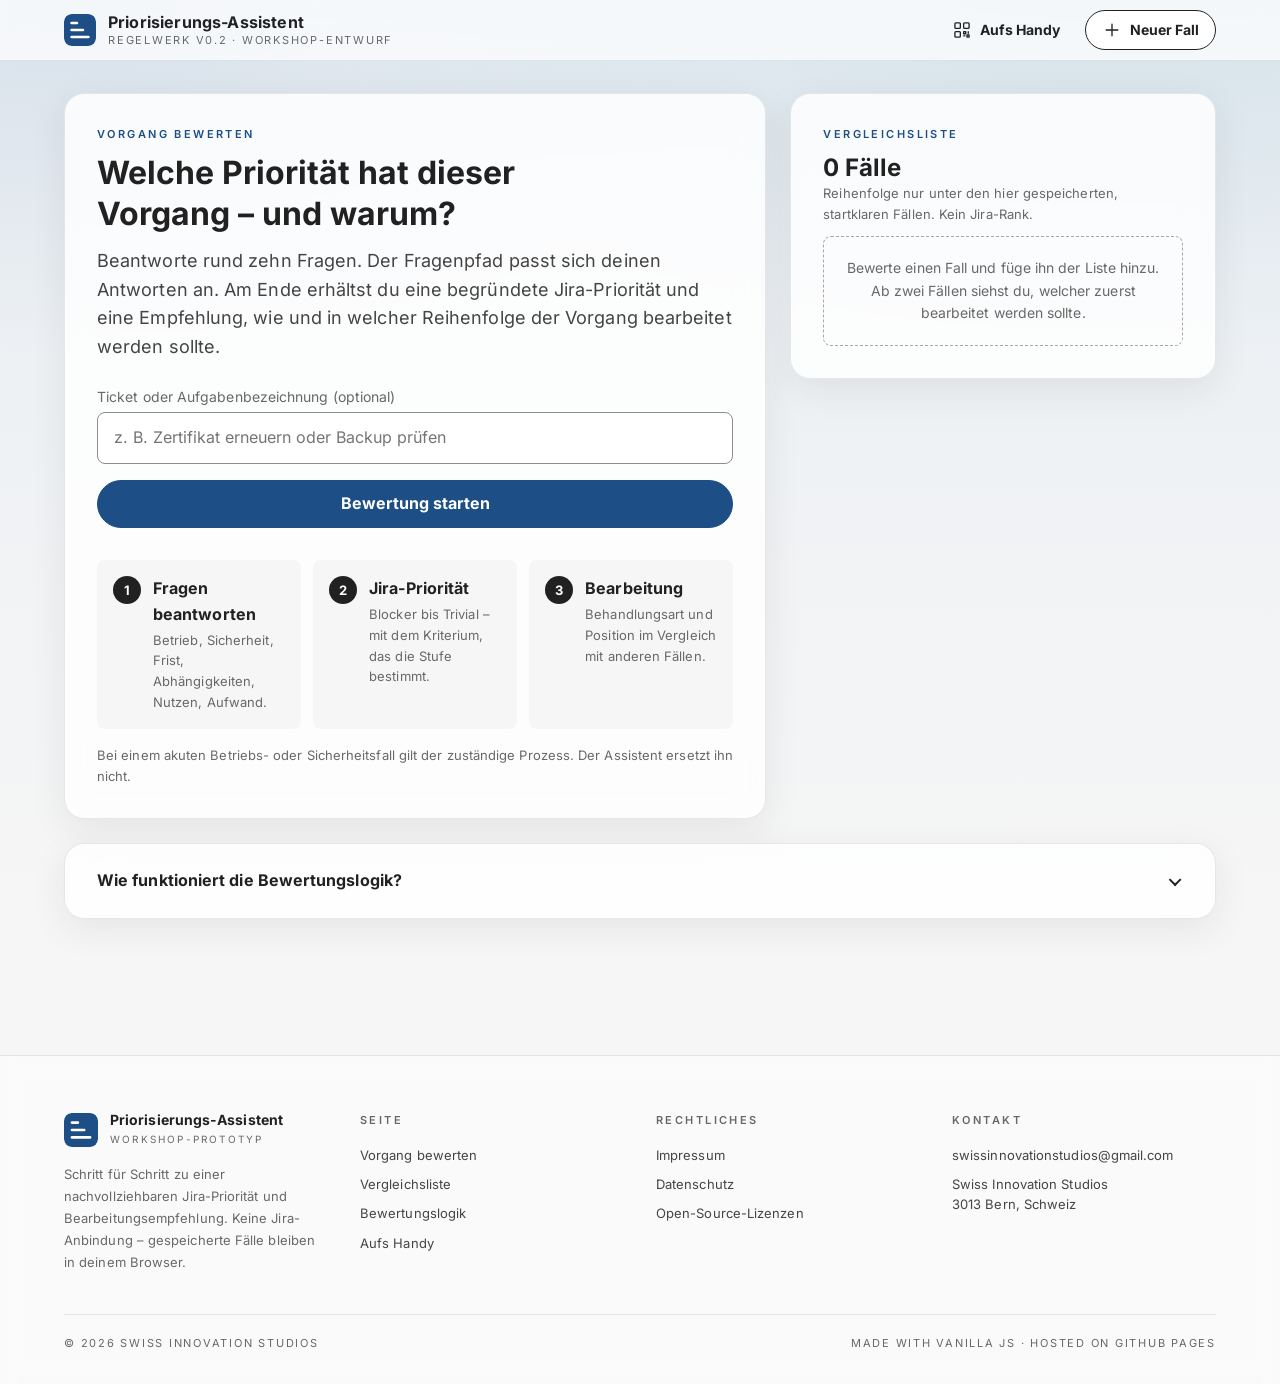
==== commit e603c830: "Priorisierungs-Assistent: 5ceaf37" ====
--- a/index.html
+++ b/index.html
@@ -48,7 +48,7 @@
   </div>
 
   <!-- Lyne: <sbb-accordion><sbb-expansion-panel> -->
-  <details class="sbb-card sbb-expansion-panel app-about">
+  <details class="sbb-card sbb-expansion-panel app-about" id="logik">
     <summary class="sbb-expansion-panel__header">Wie funktioniert die Bewertungslogik?</summary>
     <div class="sbb-expansion-panel__content app-stack">
       <p><strong>Jira-Priorität:</strong> Jede Antwort kann eine Regel auslösen. Die höchste zutreffende Regel bestimmt die Stufe; weitere Gründe heben sie nicht zusätzlich an. Geprüft werden Betriebs- und Sicherheitslage, Auswirkungen, Fristfolgen, Abhängigkeiten und Nutzen. Aufwand ändert die Stufe nicht.</p>
@@ -60,12 +60,44 @@
     </div>
   </details>
 
-  <!-- Lyne: <sbb-footer> -->
-  <footer class="sbb-footer">
-    <p><span data-ruleset></span> · Keine Jira-Anbindung · Vergleichsfälle werden nur lokal in diesem Browser gespeichert.</p>
-    <p><a data-public-url href="#"></a></p>
-  </footer>
 </main>
+
+<!-- Lyne: <sbb-footer variant="clock-columns"> · identisch in index.html, impressum.html, datenschutz.html, lizenzen.html (Test prüft das) -->
+<footer class="sbb-footer">
+  <div class="sbb-footer__inner">
+    <div class="sbb-footer__grid">
+      <div>
+        <a class="sbb-footer__brand" href="./" aria-label="Priorisierungs-Assistent – Startseite">
+          <img src="assets/icon.svg" alt="" width="34" height="34">
+          <span><span class="sbb-footer__name">Priorisierungs-Assistent</span><span class="sbb-footer__sub">Workshop-Prototyp</span></span>
+        </a>
+        <p class="sbb-footer__about">Schritt für Schritt zu einer nachvollziehbaren Jira-Priorität und Bearbeitungsempfehlung. Keine Jira-Anbindung – gespeicherte Fälle bleiben in deinem Browser.</p>
+      </div>
+      <nav class="sbb-link-list" aria-labelledby="footer-site">
+        <h2 class="sbb-link-list__title" id="footer-site">Seite</h2>
+        <a href="./#wizard">Vorgang bewerten</a>
+        <a href="./#comparison">Vergleichsliste</a>
+        <a href="./#logik">Bewertungslogik</a>
+        <a href="./#handy">Aufs Handy</a>
+      </nav>
+      <nav class="sbb-link-list" aria-labelledby="footer-legal">
+        <h2 class="sbb-link-list__title" id="footer-legal">Rechtliches</h2>
+        <a href="impressum.html">Impressum</a>
+        <a href="datenschutz.html">Datenschutz</a>
+        <a href="lizenzen.html">Open-Source-Lizenzen</a>
+      </nav>
+      <div class="sbb-link-list">
+        <h2 class="sbb-link-list__title">Kontakt</h2>
+        <a href="mailto:swissinnovationstudios@gmail.com">swissinnovationstudios@gmail.com</a>
+        <p>Swiss Innovation Studios<br>3013 Bern, Schweiz</p>
+      </div>
+    </div>
+    <div class="sbb-footer__bottom">
+      <span>© 2026 Swiss Innovation Studios</span>
+      <span>Made with Vanilla JS · Hosted on GitHub Pages</span>
+    </div>
+  </div>
+</footer>
 
 <!-- Lyne: <sbb-dialog> -->
 <dialog id="qr-dialog" class="sbb-dialog" aria-labelledby="qr-title">
--- a/css/app.css
+++ b/css/app.css
@@ -25,7 +25,14 @@
   --app-color-info-bg: #edf2f8;
   --app-font-weight-strong: 600;
   --app-header-height: 3.75rem;
-  --app-shadow: 0 0.125rem 1rem rgb(0 0 0 / 0.06);
+  --app-shadow: 0 0.625rem 2.25rem rgb(33 33 33 / 0.08);
+  /* Studio-Look (an «Teide» angelehnt): Glas-Karten, feine Linien, Versal-Labels */
+  --app-radius-card: 1.25rem;
+  --app-color-card-border: rgb(33 33 33 / 0.1);
+  --app-color-glass: rgb(255 255 255 / 0.82);
+  --app-color-glass-header: rgb(255 255 255 / 0.72);
+  --app-color-accent-ink: var(--sbb-color-primary);
+  --app-tracking-label: 0.22em;
 
   /* Prioritätsfarben (eigene Werte, kontrastgeprüft ≥ 4.5:1) */
   --app-prio-blocker-bg: #9e1b1b;  --app-prio-blocker-fg: #ffffff;
@@ -50,6 +57,14 @@
 }
 :focus-visible { outline: var(--sbb-focus-outline-width) solid var(--sbb-focus-outline-color); outline-offset: var(--sbb-focus-outline-offset); }
 [tabindex="-1"]:focus { outline: none; }
+/* Ruhiger Verlauf mit leichtem Blau-/Petrol-Schimmer – statisch (kein Repaint beim Scrollen). */
+body::before {
+  content: ""; position: fixed; inset: 0; z-index: -1; pointer-events: none;
+  background:
+    radial-gradient(120% 90% at 88% -10%, rgb(46 125 150 / 0.12), rgb(46 125 150 / 0) 55%),
+    radial-gradient(110% 80% at 6% 0%, rgb(29 79 134 / 0.08), rgb(29 79 134 / 0) 50%),
+    linear-gradient(180deg, #e7edf3 0%, #eef1f4 45%, var(--app-color-page) 100%);
+}
 p { margin: 0 0 var(--sbb-spacing-fixed-3x); }
 ul, ol { margin: 0 0 var(--sbb-spacing-fixed-4x); padding-left: 1.25em; }
 strong { font-weight: 700; }
@@ -95,16 +110,17 @@
 .sbb-title--4 { font-size: var(--sbb-typo-scale-default); }
 
 /* <sbb-header> */
-.sbb-header { position: sticky; top: 0; z-index: 10; background: var(--sbb-color-white); border-bottom: var(--sbb-border-width-1x) solid var(--app-color-line); }
+.sbb-header { position: sticky; top: 0; z-index: 10; background: var(--app-color-glass-header); -webkit-backdrop-filter: blur(12px) saturate(1.1); backdrop-filter: blur(12px) saturate(1.1); border-bottom: var(--sbb-border-width-1x) solid var(--app-color-card-border); }
 .sbb-header__inner { display: flex; align-items: center; justify-content: space-between; gap: var(--sbb-spacing-fixed-3x); max-width: 76rem; margin: 0 auto; min-height: var(--app-header-height); padding: var(--sbb-spacing-fixed-2x) clamp(1rem, 3vw, 2rem); }
 .sbb-header__brand { display: flex; align-items: center; gap: var(--sbb-spacing-fixed-3x); min-width: 0; }
 .sbb-header__mark { flex: none; width: 2rem; height: 2rem; border-radius: var(--sbb-border-radius-4x); }
-.sbb-header__title { font-weight: 700; line-height: 1.2; min-width: 0; }
-.sbb-header__sub { display: block; color: var(--app-color-muted); font-size: var(--sbb-typo-scale-0-75x); font-weight: 400; white-space: nowrap; overflow: hidden; text-overflow: ellipsis; }
+.sbb-header__title { font-weight: 700; line-height: 1.2; min-width: 0; letter-spacing: 0.01em; }
+a.sbb-header__brand { color: inherit; text-decoration: none; }
+.sbb-header__sub { display: block; margin-top: 0.15rem; color: var(--app-color-muted); font-size: 0.6875rem; font-weight: 400; letter-spacing: 0.16em; text-transform: uppercase; white-space: nowrap; overflow: hidden; text-overflow: ellipsis; }
 .sbb-header__actions { display: flex; gap: var(--sbb-spacing-fixed-2x); flex: none; }
 
 /* <sbb-card size="l" color="white"> */
-.sbb-card { background: var(--app-color-surface); border-radius: var(--sbb-border-radius-8x); padding: clamp(1.25rem, 3.2vw, 2rem); min-width: 0; box-shadow: var(--app-shadow); }
+.sbb-card { background: var(--app-color-glass); -webkit-backdrop-filter: blur(14px); backdrop-filter: blur(14px); border: var(--sbb-border-width-1x) solid var(--app-color-card-border); border-radius: var(--app-radius-card); padding: clamp(1.25rem, 3.2vw, 2rem); min-width: 0; box-shadow: var(--app-shadow); }
 
 /* <sbb-form-field> */
 .sbb-form-field { display: block; margin-bottom: var(--sbb-spacing-fixed-4x); }
@@ -172,10 +188,22 @@
 .sbb-dialog__inner { padding: var(--sbb-spacing-fixed-6x); }
 .sbb-dialog__head { display: flex; align-items: center; justify-content: space-between; gap: var(--sbb-spacing-fixed-3x); margin-bottom: var(--sbb-spacing-fixed-4x); }
 
-/* <sbb-footer> */
-.sbb-footer { margin-top: var(--sbb-spacing-fixed-8x); padding-top: var(--sbb-spacing-fixed-4x); border-top: var(--sbb-border-width-1x) solid var(--sbb-color-silver); color: var(--app-color-muted); font-size: var(--sbb-typo-scale-0-8125x); }
-.sbb-footer p { margin: 0 0 var(--sbb-spacing-fixed-1x); }
-.sbb-footer a { color: inherit; }
+/* <sbb-footer> – helle Variante im Studio-Stil (Teide). Lyne: <sbb-footer variant="clock-columns">
+   mit je einer <sbb-link-list title-content="…"> pro Spalte. */
+.sbb-footer { margin-top: clamp(3rem, 7vw, 5.5rem); padding: clamp(2.5rem, 5vw, 3.5rem) 0 var(--sbb-spacing-fixed-8x); border-top: var(--sbb-border-width-1x) solid var(--app-color-card-border); background: rgb(255 255 255 / 0.45); -webkit-backdrop-filter: blur(8px); backdrop-filter: blur(8px); color: var(--app-color-muted); font-size: var(--sbb-typo-scale-0-8125x); }
+.sbb-footer__inner { max-width: 76rem; margin: 0 auto; padding: 0 clamp(1rem, 3vw, 2rem); }
+.sbb-footer__grid { display: grid; grid-template-columns: repeat(4, minmax(0, 1fr)); gap: var(--sbb-spacing-fixed-8x); }
+.sbb-footer__brand { display: inline-flex; align-items: center; gap: var(--sbb-spacing-fixed-3x); margin-bottom: var(--sbb-spacing-fixed-4x); color: var(--app-color-text); text-decoration: none; }
+.sbb-footer__brand img { width: 2.125rem; height: 2.125rem; border-radius: var(--sbb-border-radius-4x); }
+.sbb-footer__name { display: block; font-weight: 700; font-size: var(--sbb-typo-scale-0-875x); line-height: 1.2; }
+.sbb-footer__sub { display: block; margin-top: 0.15rem; font-size: 0.625rem; letter-spacing: var(--app-tracking-label); text-transform: uppercase; color: var(--app-color-muted); }
+.sbb-footer__about { max-width: 28em; margin: 0; line-height: 1.7; }
+.sbb-link-list__title { margin: 0 0 var(--sbb-spacing-fixed-3x); font-size: 0.6875rem; font-weight: 600; letter-spacing: var(--app-tracking-label); text-transform: uppercase; color: var(--app-color-muted); }
+.sbb-link-list a, .sbb-link-list p { display: block; margin: 0; padding: 0.3rem 0; color: var(--sbb-color-iron); text-decoration: none; line-height: 1.5; }
+.sbb-link-list a:hover { color: var(--app-color-text); text-decoration: underline; }
+.sbb-footer__bottom { display: flex; flex-wrap: wrap; gap: var(--sbb-spacing-fixed-3x); justify-content: space-between; margin-top: var(--sbb-spacing-fixed-10x); padding-top: var(--sbb-spacing-fixed-5x); border-top: var(--sbb-border-width-1x) solid var(--app-color-card-border); font-size: 0.6875rem; letter-spacing: 0.16em; text-transform: uppercase; }
+@media (max-width: 56rem) { .sbb-footer__grid { grid-template-columns: repeat(2, minmax(0, 1fr)); } }
+@media (max-width: 30rem) { .sbb-footer__grid { grid-template-columns: 1fr; gap: var(--sbb-spacing-fixed-6x); } }
 
 /* =====================================================================
    C  App-spezifisch (bleibt)
@@ -183,7 +211,7 @@
 .app-container { max-width: 76rem; margin: 0 auto; padding: clamp(1rem, 3vw, 2rem) clamp(1rem, 3vw, 2rem) var(--sbb-spacing-fixed-12x); }
 .app-layout { display: grid; grid-template-columns: minmax(0, 1.65fr) minmax(0, 1fr); gap: clamp(1rem, 2vw, 1.5rem); align-items: start; }
 .app-sticky { position: sticky; top: calc(var(--app-header-height) + var(--sbb-spacing-fixed-4x)); max-height: calc(100vh - var(--app-header-height) - 2rem); overflow: auto; }
-.app-about { margin-top: clamp(1rem, 2vw, 1.5rem); padding-block: var(--sbb-spacing-fixed-2x); border-top: 0; }
+.app-about { margin-top: clamp(1rem, 2vw, 1.5rem); padding-block: var(--sbb-spacing-fixed-2x); border-top: var(--sbb-border-width-1x) solid var(--app-color-card-border); }
 @media (max-width: 56rem) {
   .app-layout { grid-template-columns: 1fr; }
   .app-sticky { position: static; max-height: none; overflow: visible; }
@@ -195,8 +223,8 @@
 .app-icon { width: 1.25rem; height: 1.25rem; flex: none; }
 .app-icon--s { width: 1.125rem; height: 1.125rem; }
 .app-muted { color: var(--app-color-muted); }
-.app-overline { margin: 0 0 var(--sbb-spacing-fixed-2x); color: var(--app-color-muted); font-size: var(--sbb-typo-scale-0-75x); font-weight: 700; letter-spacing: 0.08em; text-transform: uppercase; }
-.app-label { display: block; color: var(--app-color-muted); font-size: var(--sbb-typo-scale-0-75x); font-weight: var(--app-font-weight-strong); letter-spacing: 0.04em; text-transform: uppercase; margin-bottom: 0.2rem; }
+.app-overline { margin: 0 0 var(--sbb-spacing-fixed-2x); color: var(--app-color-accent-ink); font-size: 0.6875rem; font-weight: 600; letter-spacing: var(--app-tracking-label); text-transform: uppercase; }
+.app-label { display: block; color: var(--app-color-muted); font-size: var(--sbb-typo-scale-0-75x); font-weight: var(--app-font-weight-strong); letter-spacing: 0.12em; text-transform: uppercase; margin-bottom: 0.2rem; }
 .app-lead { font-size: var(--sbb-typo-scale-1-125x); color: var(--sbb-color-iron); margin-bottom: var(--sbb-spacing-fixed-6x); max-width: 40rem; }
 .app-block { width: 100%; }
 .app-fieldset { border: 0; margin: 0; padding: 0; min-width: 0; }
@@ -262,7 +290,7 @@
 .app-meter[data-level="critical"] .app-meter__fill { background: var(--app-prio-critical-bg); }
 .app-meter[data-level="blocker"] .app-meter__fill { background: var(--app-prio-blocker-bg); }
 .app-meter__stops { list-style: none; margin: 0; padding: 0; display: grid; grid-template-rows: repeat(5, 1fr); }
-.app-meter__stop { display: flex; align-items: center; gap: 0.35rem; font-size: var(--sbb-typo-scale-0-8125x); color: var(--sbb-color-metal); transition: color .4s ease; }
+.app-meter__stop { display: flex; align-items: center; gap: 0.35rem; font-size: var(--sbb-typo-scale-0-8125x); color: var(--sbb-color-granite); transition: color .4s ease; }
 .app-meter__stop .app-prio-icon { width: 0.875rem; height: 0.875rem; }
 .app-meter__stop.is-on { color: var(--app-color-text); }
 .app-meter[data-level="trivial"] .app-prio--trivial, .app-meter[data-level="minor"] .app-prio--minor, .app-meter[data-level="major"] .app-prio--major,
@@ -353,6 +381,32 @@
 .app-only-stacked { display: none; }
 @media (max-width: 56rem) { .app-only-stacked { display: inline-flex; } }
 
+/* Rechtliche Seiten (Impressum / Datenschutz / Lizenzen) – Aufbau wie bei Teide */
+.app-legal { max-width: 52rem; margin: 0 auto; padding-top: clamp(1.5rem, 5vw, 3.5rem); }
+.app-legal__head { margin-bottom: clamp(1.5rem, 3vw, 2.5rem); }
+.app-legal__head .sbb-title--1 { font-size: clamp(var(--sbb-typo-scale-2x), 5vw, 2.75rem); margin: 0; }
+.app-legal__updated { margin: var(--sbb-spacing-fixed-3x) 0 0; color: var(--app-color-muted); font-size: 0.6875rem; letter-spacing: 0.14em; text-transform: uppercase; }
+.app-legal__card { padding: clamp(1.5rem, 5vw, 3.25rem); }
+.app-legal__card h2 { margin: var(--sbb-spacing-fixed-10x) 0 var(--sbb-spacing-fixed-3x); padding-top: var(--sbb-spacing-fixed-5x); border-top: var(--sbb-border-width-1x) solid var(--app-color-line); font-size: var(--sbb-typo-scale-0-8125x); font-weight: 600; letter-spacing: 0.18em; text-transform: uppercase; }
+.app-legal__card h2:first-of-type { margin-top: 0; padding-top: 0; border-top: 0; }
+.app-legal__card h3 { margin: var(--sbb-spacing-fixed-5x) 0 var(--sbb-spacing-fixed-2x); font-size: var(--sbb-typo-scale-0-8125x); font-weight: 600; letter-spacing: 0.08em; text-transform: uppercase; color: var(--sbb-color-iron); }
+.app-legal__card p, .app-legal__card li { font-size: var(--sbb-typo-scale-0-875x); line-height: 1.75; }
+.app-legal__card ul { margin-bottom: var(--sbb-spacing-fixed-4x); }
+.app-legal__card address { font-style: normal; font-size: var(--sbb-typo-scale-0-875x); line-height: 1.75; }
+.app-legal__block { margin-bottom: var(--sbb-spacing-fixed-6x); }
+.app-legal__label { margin-bottom: var(--sbb-spacing-fixed-1x); color: var(--app-color-muted); font-size: 0.6875rem; letter-spacing: 0.16em; text-transform: uppercase; }
+.app-legal__card .app-legal__stamp { margin: var(--sbb-spacing-fixed-8x) 0 0; color: var(--app-color-muted); font-size: 0.6875rem; letter-spacing: 0.16em; text-transform: uppercase; }
+.app-license { padding: var(--sbb-spacing-fixed-5x) 0; border-top: var(--sbb-border-width-1x) solid var(--app-color-line); }
+.app-license:first-of-type { border-top: 0; }
+.app-license__head { display: flex; flex-wrap: wrap; align-items: baseline; justify-content: space-between; gap: var(--sbb-spacing-fixed-3x); }
+.app-legal__card .app-license__name { margin: 0; padding: 0; border: 0; color: var(--app-color-text); font-size: var(--sbb-typo-scale-default); font-weight: 700; letter-spacing: 0; text-transform: none; }
+.app-license__tag { color: var(--app-color-muted); font-size: 0.6875rem; letter-spacing: 0.14em; text-transform: uppercase; }
+.app-license__summary { margin: var(--sbb-spacing-fixed-2x) 0 0; color: var(--sbb-color-iron); }
+.app-license details { margin-top: var(--sbb-spacing-fixed-2x); }
+.app-license summary { cursor: pointer; padding: var(--sbb-spacing-fixed-1x) 0; color: var(--app-color-muted); font-size: 0.6875rem; letter-spacing: 0.16em; text-transform: uppercase; }
+.app-license summary:hover { color: var(--app-color-text); }
+.app-license__text { max-height: 18rem; overflow: auto; margin: var(--sbb-spacing-fixed-2x) 0 0; padding: var(--sbb-spacing-fixed-3x) var(--sbb-spacing-fixed-4x); border: var(--sbb-border-width-1x) solid var(--app-color-line); border-radius: var(--sbb-border-radius-4x); background: var(--sbb-color-milk); font-size: 0.75rem; line-height: 1.6; white-space: pre-wrap; overflow-wrap: anywhere; }
+
 /* QR */
 .app-qr { display: block; width: 100%; height: auto; max-width: min(28rem, 62vh); margin: 0 auto var(--sbb-spacing-fixed-4x); image-rendering: pixelated; }
 .app-qr-url { text-align: center; font-weight: 700; overflow-wrap: anywhere; }
@@ -370,7 +424,8 @@
 
 @media (prefers-reduced-motion: reduce) { *, *::before, *::after { transition: none !important; animation: none !important; } }
 @media print {
-  .sbb-header, .sbb-action-group, .sbb-mini-button, .app-skip { display: none !important; }
-  .sbb-card { box-shadow: none; border: 1px solid #ccc; break-inside: avoid; }
+  .sbb-header, .sbb-footer, .sbb-action-group, .sbb-mini-button, .app-skip { display: none !important; }
+  body::before { display: none; }
+  .sbb-card { box-shadow: none; border: 1px solid #ccc; background: #fff; -webkit-backdrop-filter: none; backdrop-filter: none; break-inside: avoid; }
   .app-sticky { position: static; max-height: none; }
 }
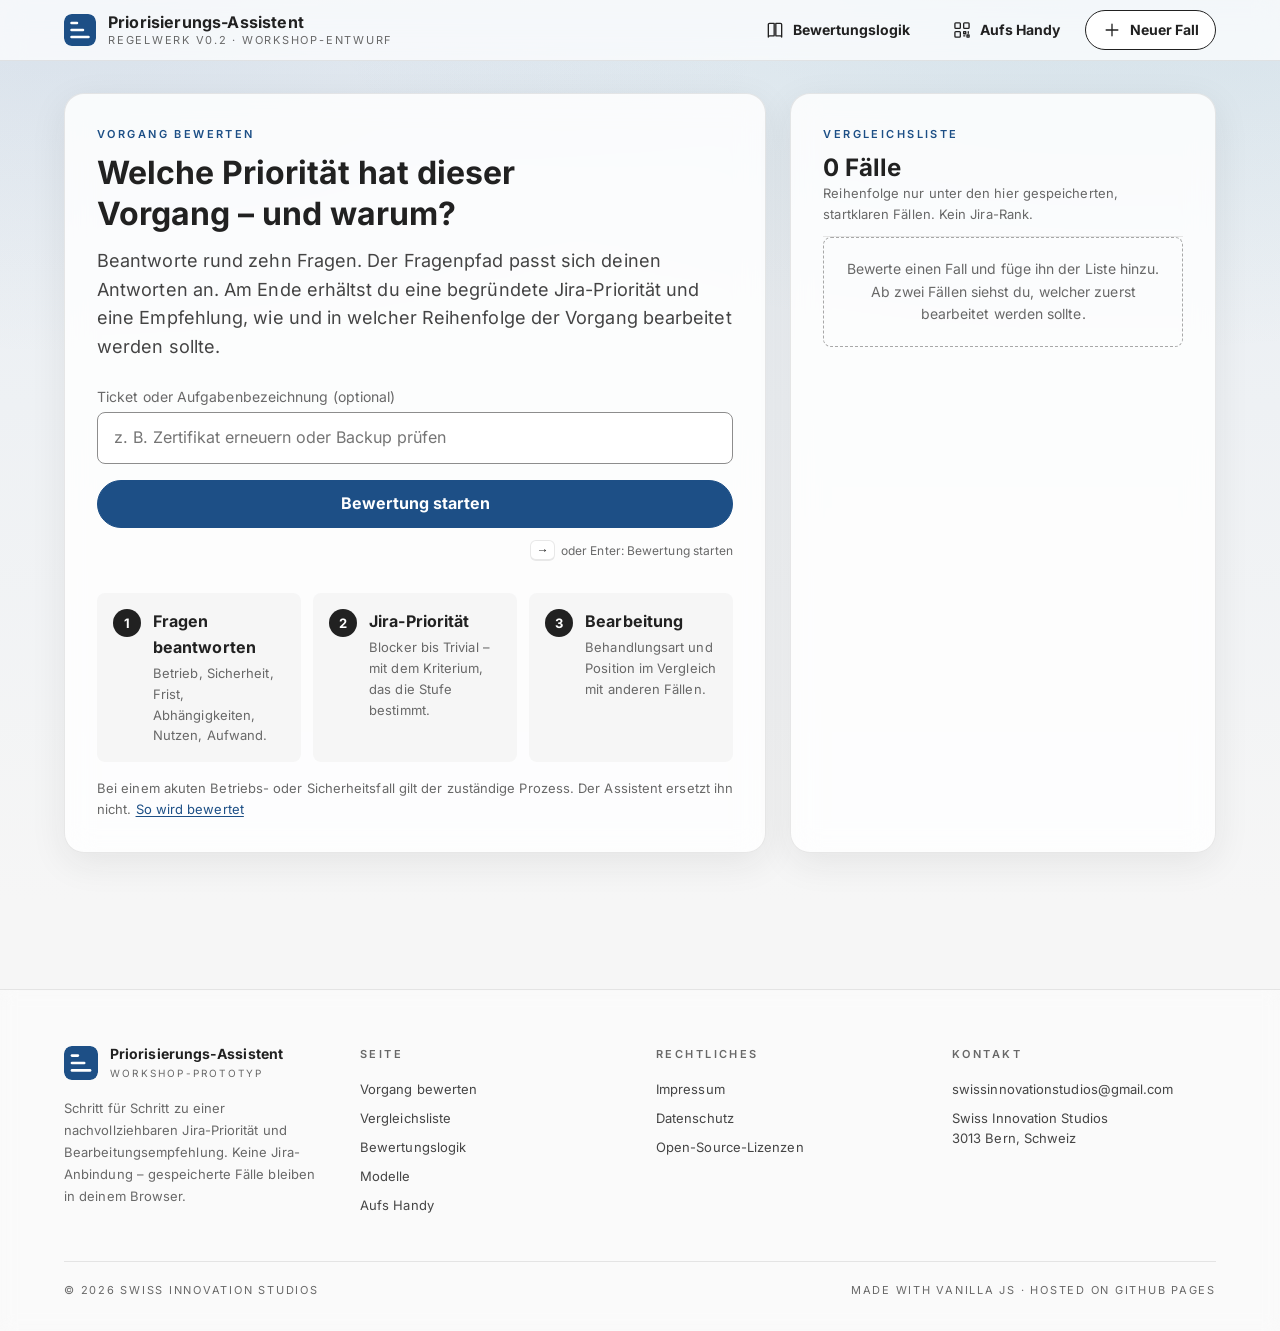
==== commit 6277d680: "Priorisierungs-Assistent: 288cb21" ====
--- a/index.html
+++ b/index.html
@@ -28,6 +28,11 @@
       <div class="sbb-header__title">Priorisierungs-Assistent<span class="sbb-header__sub" data-ruleset></span></div>
     </div>
     <div class="sbb-header__actions">
+      <!-- Header-Link Bewertungslogik -->
+      <a class="sbb-transparent-button app-header-link" href="bewertungslogik.html" aria-label="Bewertungslogik">
+        <svg class="app-icon" viewBox="0 0 24 24" fill="none" stroke="currentColor" stroke-width="1.6" stroke-linecap="round" stroke-linejoin="round" aria-hidden="true"><path d="M4 5.5A1.5 1.5 0 0 1 5.5 4H11v15H5.5A1.5 1.5 0 0 0 4 20.5zM20 5.5A1.5 1.5 0 0 0 18.5 4H13v15h5.5a1.5 1.5 0 0 1 1.5 1.5z"/></svg>
+        <span class="app-hide-s">Bewertungslogik</span>
+      </a>
       <button type="button" class="sbb-transparent-button app-hide-s" id="qr-open">
         <svg class="app-icon" viewBox="0 0 24 24" fill="none" stroke="currentColor" stroke-width="1.6" stroke-linecap="round" stroke-linejoin="round" aria-hidden="true"><rect x="3.5" y="3.5" width="6.5" height="6.5" rx="1"/><rect x="14" y="3.5" width="6.5" height="6.5" rx="1"/><rect x="3.5" y="14" width="6.5" height="6.5" rx="1"/><path d="M14 14h2.5v2.5H14zM18 18h2.5v2.5H18zM14 19h1.5M19.5 14v2"/></svg>
         Aufs Handy
@@ -48,17 +53,6 @@
   </div>
 
   <!-- Lyne: <sbb-accordion><sbb-expansion-panel> -->
-  <details class="sbb-card sbb-expansion-panel app-about" id="logik">
-    <summary class="sbb-expansion-panel__header">Wie funktioniert die Bewertungslogik?</summary>
-    <div class="sbb-expansion-panel__content app-stack">
-      <p><strong>Jira-Priorität:</strong> Jede Antwort kann eine Regel auslösen. Die höchste zutreffende Regel bestimmt die Stufe; weitere Gründe heben sie nicht zusätzlich an. Geprüft werden Betriebs- und Sicherheitslage, Auswirkungen, Fristfolgen, Abhängigkeiten und Nutzen. Aufwand ändert die Stufe nicht.</p>
-      <p>Ein nahes Datum allein ist kein Grund für eine hohe Priorität: Entscheidend ist, was passiert, wenn die Frist verpasst wird. Droht innerhalb von 24 Stunden ein schwerwiegender Schaden ohne Übergangslösung, ist das ein Blocker. Eine Blockade anderer Arbeiten hebt allein höchstens auf Major; Critical erst, wenn die Folgen erheblich sind.</p>
-      <p><strong>Bearbeitungsart</strong> nach Kanban Classes of Service: Expedite bei Ausfall oder akutem Vorfall, Fixed Date nur bei einer Frist mit erheblichen Folgen, Intangible für langfristig Wichtiges ohne Zeitdruck, sonst Standard.</p>
-      <p><strong>Vergleichsliste:</strong> Startklare und ausreichend beurteilbare Fälle werden nach Stufe geordnet. Innerhalb derselben Stufe ziehen Expedite, eine wirksame Frist, Abhängigkeiten und kleiner Aufwand nach vorne – nie über die nächste Stufe hinaus. Bei Gleichstand gilt die Speicherreihenfolge. Unklare oder nicht startklare Fälle stehen getrennt. Die Liste ist kein Jira-Rank.</p>
-      <p>Der Assistent gibt Empfehlungen. Das Team bewertet eigenständig, der Product Owner entscheidet bei Priorisierungskonflikten oder Unklarheiten. Bestehende Betriebs- und Sicherheitsprozesse haben Vorrang.</p>
-      <p class="sbb-text-s app-muted app-mb-0">Die Regeln sind ein Workshop-Entwurf und keine offizielle SBB-Richtlinie. Die Anwendung ersetzt keine zuständigen Eskalationsprozesse.</p>
-    </div>
-  </details>
 
 </main>
 
@@ -77,7 +71,8 @@
         <h2 class="sbb-link-list__title" id="footer-site">Seite</h2>
         <a href="./#wizard">Vorgang bewerten</a>
         <a href="./#comparison">Vergleichsliste</a>
-        <a href="./#logik">Bewertungslogik</a>
+        <a href="bewertungslogik.html">Bewertungslogik</a>
+        <a href="modelle.html">Modelle</a>
         <a href="./#handy">Aufs Handy</a>
       </nav>
       <nav class="sbb-link-list" aria-labelledby="footer-legal">
--- a/css/tokens.css
+++ b/css/tokens.css
@@ -7,6 +7,22 @@
    …/standard-theme.css (volle Marke) laden. Alle Werte unten sind die
    Lyne-Werte – mit drei bewussten Abweichungen (markiert mit ≠ LYNE).
    App-eigene Tokens (--app-*) stehen in app.css und bleiben bestehen.
+
+   Token-Namen und -Werte aus Lyne (github.com/sbb-design-systems/lyne-components):
+   MIT License · Copyright (c) 2018-2024, SBB AG
+   Permission is hereby granted, free of charge, to any person obtaining a copy of this
+   software and associated documentation files (the "Software"), to deal in the Software
+   without restriction, including without limitation the rights to use, copy, modify, merge,
+   publish, distribute, sublicense, and/or sell copies of the Software, and to permit persons
+   to whom the Software is furnished to do so, subject to the following conditions:
+   The above copyright notice and this permission notice shall be included in all copies or
+   substantial portions of the Software.
+   THE SOFTWARE IS PROVIDED "AS IS", WITHOUT WARRANTY OF ANY KIND, EXPRESS OR IMPLIED,
+   INCLUDING BUT NOT LIMITED TO THE WARRANTIES OF MERCHANTABILITY, FITNESS FOR A PARTICULAR
+   PURPOSE AND NONINFRINGEMENT. IN NO EVENT SHALL THE AUTHORS OR COPYRIGHT HOLDERS BE LIABLE
+   FOR ANY CLAIM, DAMAGES OR OTHER LIABILITY, WHETHER IN AN ACTION OF CONTRACT, TORT OR
+   OTHERWISE, ARISING FROM, OUT OF OR IN CONNECTION WITH THE SOFTWARE OR THE USE OR OTHER
+   DEALINGS IN THE SOFTWARE.
    ===================================================================== */
 :root {
   color-scheme: light;
--- a/css/app.css
+++ b/css/app.css
@@ -210,11 +210,28 @@
    ===================================================================== */
 .app-container { max-width: 76rem; margin: 0 auto; padding: clamp(1rem, 3vw, 2rem) clamp(1rem, 3vw, 2rem) var(--sbb-spacing-fixed-12x); }
 .app-layout { display: grid; grid-template-columns: minmax(0, 1.65fr) minmax(0, 1fr); gap: clamp(1rem, 2vw, 1.5rem); align-items: start; }
-.app-sticky { position: sticky; top: calc(var(--app-header-height) + var(--sbb-spacing-fixed-4x)); max-height: calc(100vh - var(--app-header-height) - 2rem); overflow: auto; }
+/* Vergleichsliste: Kopf und Fuss fest, nur die Liste scrollt. Auf dem Desktop ist die Box so hoch wie
+   die Bewertungsbox (contain: size → sie zählt nicht zur Zeilenhöhe, stretch füllt die Zeile);
+   der Inhalt bleibt beim Scrollen der Seite sichtbar (sticky, höchstens Fensterhöhe). */
+.app-compare { display: flex; flex-direction: column; }
+.app-compare__head { flex: none; padding-bottom: var(--sbb-spacing-fixed-2x); }
+.app-compare__body { position: relative; flex: 1 1 auto; min-height: 0; }
+.app-compare__foot { flex: none; }
+.app-compare__foot:empty { display: none; }
+@media (min-width: 56.0625rem) {
+  .app-layout { align-items: stretch; }
+  .app-sticky { contain: size; }
+  .app-sticky .app-compare { position: sticky; top: calc(var(--app-header-height) + var(--sbb-spacing-fixed-6x)); height: 100%; max-height: calc(100vh - var(--app-header-height) - var(--sbb-spacing-fixed-12x)); }
+  .app-compare__head { padding-bottom: var(--sbb-spacing-fixed-3x); border-bottom: var(--sbb-border-width-1x) solid var(--app-color-line); }
+  /* Zeilen ragen für den Hover-Hintergrund 0.5rem nach links/rechts (margin-inline −2x). Der Scrollbereich bekommt
+     denselben Innenabstand, damit nichts horizontal übersteht – nur senkrecht scrollen, dezente Leiste. */
+  .app-compare__body { overflow-x: hidden; overflow-y: auto; overscroll-behavior: contain; margin-inline: calc(-1 * var(--sbb-spacing-fixed-2x)); padding-inline: var(--sbb-spacing-fixed-2x); scrollbar-width: thin; scrollbar-color: var(--sbb-color-cloud) transparent; }
+  .app-compare__body:focus-visible { outline-offset: 0; }
+  .app-compare__foot { padding-top: var(--sbb-spacing-fixed-2x); border-top: var(--sbb-border-width-1x) solid var(--app-color-line); }
+}
 .app-about { margin-top: clamp(1rem, 2vw, 1.5rem); padding-block: var(--sbb-spacing-fixed-2x); border-top: var(--sbb-border-width-1x) solid var(--app-color-card-border); }
 @media (max-width: 56rem) {
   .app-layout { grid-template-columns: 1fr; }
-  .app-sticky { position: static; max-height: none; overflow: visible; }
 }
 @media (max-width: 36rem) { .app-hide-s { display: none; } }
 
@@ -368,6 +385,14 @@
 .app-rows { list-style: none; margin: 0; padding: 0; }
 .app-row { display: grid; grid-template-columns: auto minmax(0, 1fr) auto; gap: var(--sbb-spacing-fixed-3x); align-items: start; padding: var(--sbb-spacing-fixed-3x) var(--sbb-spacing-fixed-2x); margin-inline: calc(-1 * var(--sbb-spacing-fixed-2x)); border-bottom: var(--sbb-border-width-1x) solid var(--app-color-line); border-radius: var(--sbb-border-radius-4x); }
 .app-row:last-child { border-bottom: 0; }
+/* Ganze Zeile öffnet den Fall: der Namens-Button streckt seine Klickfläche über die Zeile, «Entfernen» liegt darüber. */
+.app-row.is-clickable { position: relative; cursor: pointer; transition: background-color var(--sbb-animation-duration-2x, 0.15s); }
+.app-row.is-clickable:hover { background: rgb(29 79 134 / 0.06); }
+.app-row__open { display: block; width: 100%; padding: 0; border: 0; background: none; color: inherit; font: inherit; font-weight: 700; text-align: left; cursor: pointer; }
+.app-row__open::after { content: ""; position: absolute; inset: 0; border-radius: inherit; }
+.app-row__open:focus-visible { outline: none; }
+.app-row__open:focus-visible::after { outline: var(--sbb-focus-outline-width) solid var(--sbb-focus-outline-color); outline-offset: -2px; }
+.app-row__actions { position: relative; z-index: 1; }
 .app-row.is-new { background: var(--app-color-info-bg); animation: app-flash 1.6s ease-out; }
 @keyframes app-flash { from { background: color-mix(in srgb, var(--sbb-color-primary) 14%, white); } }
 .app-row.is-new :is(.app-row__meta, .app-row__bonus) { color: var(--sbb-color-iron); }
@@ -380,6 +405,122 @@
 .app-empty { padding: var(--sbb-spacing-fixed-5x); border: var(--sbb-border-width-1x) dashed var(--sbb-color-storm); border-radius: var(--sbb-border-radius-4x); color: var(--app-color-muted); text-align: center; font-size: var(--sbb-typo-scale-0-875x); }
 .app-only-stacked { display: none; }
 @media (max-width: 56rem) { .app-only-stacked { display: inline-flex; } }
+
+/* Tastatur-Hinweis (nur mit Maus/Trackpad sichtbar, auf Touch-Geräten ausgeblendet) */
+.app-keys { display: none; margin: var(--sbb-spacing-fixed-3x) 0 0; color: var(--app-color-muted); font-size: var(--sbb-typo-scale-0-75x); }
+@media (hover: hover) and (pointer: fine) { .app-keys { display: flex; flex-wrap: wrap; align-items: center; gap: 0.35rem; justify-content: flex-end; } }
+.app-keys kbd { display: inline-grid; place-items: center; min-width: 1.5rem; padding: 0.05rem 0.35rem; border: var(--sbb-border-width-1x) solid var(--app-color-card-border); border-bottom-width: 2px; border-radius: 0.375rem; background: var(--sbb-color-white); color: var(--app-color-text); font: inherit; font-weight: 600; line-height: 1.4; }
+.app-keys__sep { margin-inline: 0.2rem; }
+.sbb-radio-button-group.is-nudged { animation: app-nudge 0.32s ease-in-out; }
+@keyframes app-nudge { 25% { transform: translateX(-4px); } 75% { transform: translateX(4px); } }
+@media (prefers-reduced-motion: reduce) { .sbb-radio-button-group.is-nudged { animation: none; outline: 2px solid var(--sbb-color-primary); outline-offset: 4px; border-radius: var(--sbb-border-radius-4x); } }
+
+/* ---------- Erklärseiten (Bewertungslogik, Modelle) ---------- */
+.app-visually-hidden { position: absolute !important; width: 1px; height: 1px; margin: -1px; padding: 0; overflow: hidden; clip: rect(0 0 0 0); white-space: nowrap; border: 0; }
+.app-header-link.is-active { color: var(--sbb-color-primary); text-decoration: underline; text-underline-offset: 0.35em; text-decoration-thickness: 2px; }
+.app-info { max-width: 64rem; margin: 0 auto; padding-top: clamp(1.5rem, 5vw, 3rem); }
+.app-info .app-legal__head { margin-bottom: var(--sbb-spacing-fixed-5x); }
+.app-info__lead { max-width: 46em; margin: 0 0 var(--sbb-spacing-fixed-6x); font-size: var(--sbb-typo-scale-1-125x, 1.125rem); line-height: 1.6; color: var(--sbb-color-iron); }
+.app-subnav { display: inline-grid; grid-auto-flow: column; grid-auto-columns: 1fr; gap: 0.25rem; margin: 0 0 var(--sbb-spacing-fixed-6x); padding: 0.25rem; border: var(--sbb-border-width-1x) solid var(--app-color-card-border); border-radius: 999px; background: var(--app-color-glass); }
+.app-subnav__link { padding: 0.5rem 1.25rem; border-radius: 999px; color: var(--app-color-text); font-weight: 600; font-size: var(--sbb-typo-scale-0-875x); text-align: center; text-decoration: none; }
+.app-subnav__link:hover { background: rgb(29 79 134 / 0.08); }
+.app-subnav__link.is-active { background: var(--sbb-color-primary); color: var(--sbb-color-white); }
+.app-toc { margin-bottom: var(--sbb-spacing-fixed-6x); padding: clamp(1.25rem, 3vw, 1.75rem) clamp(1.25rem, 3.2vw, 2rem); }
+.app-toc__title { margin: 0 0 var(--sbb-spacing-fixed-3x); font-size: 0.6875rem; font-weight: 600; letter-spacing: var(--app-tracking-label); text-transform: uppercase; color: var(--app-color-muted); }
+.app-toc__list { margin: 0; padding-left: 1.5rem; columns: 3; column-gap: var(--sbb-spacing-fixed-8x); font-size: var(--sbb-typo-scale-0-875x); line-height: 1.9; }
+.app-toc__list a { color: var(--app-color-text); text-decoration: none; }
+.app-toc__list a:hover { color: var(--sbb-color-primary); text-decoration: underline; }
+@media (max-width: 56rem) { .app-toc__list { columns: 2; } }
+@media (max-width: 30rem) { .app-toc__list { columns: 1; } }
+.app-info__section { margin-bottom: var(--sbb-spacing-fixed-6x); scroll-margin-top: calc(var(--app-header-height) + 1rem); }
+.app-info__section p, .app-info__section li { line-height: 1.7; }
+.app-info__section > p { max-width: 52em; }
+.app-info__h2 { display: flex; align-items: center; gap: var(--sbb-spacing-fixed-3x); margin: 0 0 var(--sbb-spacing-fixed-4x); font-size: clamp(1.25rem, 2.6vw, 1.5rem); line-height: 1.25; }
+.app-info__num { flex: none; display: inline-grid; place-items: center; width: 2rem; height: 2rem; border-radius: 50%; background: var(--sbb-color-primary); color: var(--sbb-color-white); font-size: var(--sbb-typo-scale-0-875x); font-weight: 700; }
+.app-info__h3 { margin: var(--sbb-spacing-fixed-6x) 0 var(--sbb-spacing-fixed-2x); font-size: var(--sbb-typo-scale-default); }
+.app-info__list { padding-left: 1.25rem; }
+.app-info__list li + li { margin-top: var(--sbb-spacing-fixed-2x); }
+.app-info__more { margin: var(--sbb-spacing-fixed-5x) 0 0; color: var(--sbb-color-iron); }
+.app-flow { display: grid; grid-template-columns: repeat(4, minmax(0, 1fr)); gap: var(--sbb-spacing-fixed-4x); margin: var(--sbb-spacing-fixed-5x) 0; padding: 0; list-style: none; counter-reset: none; }
+.app-flow__step { position: relative; display: flex; flex-direction: column; gap: var(--sbb-spacing-fixed-2x); padding: var(--sbb-spacing-fixed-5x); border: var(--sbb-border-width-1x) solid var(--app-color-card-border); border-radius: var(--sbb-border-radius-8x); background: var(--sbb-color-white); }
+.app-flow__step + .app-flow__step::before { content: "→"; position: absolute; left: calc(-1 * var(--sbb-spacing-fixed-4x)); top: 1.6rem; width: var(--sbb-spacing-fixed-4x); text-align: center; color: var(--app-color-muted); }
+.app-flow__num { display: inline-grid; place-items: center; width: 1.75rem; height: 1.75rem; border-radius: 50%; background: var(--sbb-color-charcoal); color: var(--sbb-color-white); font-size: var(--sbb-typo-scale-0-8125x); font-weight: 700; }
+.app-flow__title { font-size: var(--sbb-typo-scale-default); }
+.app-flow__text { flex: 1; color: var(--sbb-color-iron); font-size: var(--sbb-typo-scale-0-875x); line-height: 1.55; }
+.app-flow__model { font-size: var(--sbb-typo-scale-0-75x); font-weight: 600; letter-spacing: 0.04em; }
+.app-flow__model::before { content: "Modell · "; color: var(--app-color-muted); font-weight: 400; }
+@media (max-width: 56rem) { .app-flow { grid-template-columns: repeat(2, minmax(0, 1fr)); } .app-flow__step + .app-flow__step::before { display: none; } }
+@media (max-width: 30rem) { .app-flow { grid-template-columns: 1fr; } }
+.app-principles { display: grid; grid-template-columns: repeat(2, minmax(0, 1fr)); gap: var(--sbb-spacing-fixed-4x); margin: var(--sbb-spacing-fixed-4x) 0 0; padding: 0; list-style: none; }
+.app-principles li { padding: var(--sbb-spacing-fixed-4x) var(--sbb-spacing-fixed-5x); border-left: 0.25rem solid var(--sbb-color-primary); border-radius: var(--sbb-border-radius-4x); background: var(--app-color-info-bg); font-size: var(--sbb-typo-scale-0-875x); }
+.app-principles strong { display: block; margin-bottom: 0.2rem; font-size: var(--sbb-typo-scale-default); }
+@media (max-width: 40rem) { .app-principles { grid-template-columns: 1fr; } }
+.app-levels { display: grid; gap: var(--sbb-spacing-fixed-2x); margin: var(--sbb-spacing-fixed-3x) 0 0; }
+.app-levels > div { display: grid; grid-template-columns: 7.5rem minmax(0, 1fr); gap: var(--sbb-spacing-fixed-4x); align-items: center; }
+.app-levels dt, .app-levels dd { margin: 0; }
+.app-levels dd { font-size: var(--sbb-typo-scale-0-875x); color: var(--sbb-color-iron); }
+.app-badge { display: inline-block; padding: 0.05rem 0.45rem; border-radius: 999px; background: var(--app-color-info-bg); color: var(--sbb-color-primary); font-size: 0.6875rem; font-weight: 700; letter-spacing: 0.04em; vertical-align: 0.1em; white-space: nowrap; }
+.app-badge--muted { background: var(--sbb-color-milk); color: var(--sbb-color-iron); font-weight: 600; }
+.app-badge--alert { background: var(--app-color-error-bg); color: var(--sbb-color-error); }
+.app-tags { display: flex; flex-wrap: wrap; gap: 0.3rem; }
+.app-model-note { display: grid; grid-template-columns: auto minmax(0, 1fr); gap: 0.35rem var(--sbb-spacing-fixed-4x); margin: var(--sbb-spacing-fixed-6x) 0 0; padding: var(--sbb-spacing-fixed-4x) var(--sbb-spacing-fixed-5x); border: var(--sbb-border-width-1x) dashed color-mix(in srgb, var(--sbb-color-primary) 45%, transparent); border-radius: var(--sbb-border-radius-4x); background: rgb(29 79 134 / 0.03); }
+.app-model-note__label { grid-row: span 2; align-self: start; padding-top: 0.2rem; color: var(--sbb-color-primary); font-size: 0.6875rem; font-weight: 600; letter-spacing: var(--app-tracking-label); text-transform: uppercase; }
+.app-model-note p { margin: 0; font-size: var(--sbb-typo-scale-0-875x); }
+.app-model-note__score { color: var(--sbb-color-iron); font-size: var(--sbb-typo-scale-0-8125x); font-weight: 600; }
+@media (max-width: 30rem) { .app-model-note { grid-template-columns: 1fr; } .app-model-note__label { grid-row: auto; } }
+.app-formula { display: flex; flex-wrap: wrap; align-items: center; gap: 0.6rem; margin: var(--sbb-spacing-fixed-4x) 0 var(--sbb-spacing-fixed-1x); font-size: var(--sbb-typo-scale-1-125x, 1.125rem); font-weight: 700; }
+.app-formula span { padding: 0.35rem 0.8rem; border-radius: var(--sbb-border-radius-4x); background: var(--sbb-color-milk); }
+.app-formula span:first-child { background: var(--sbb-color-primary); color: var(--sbb-color-white); }
+.app-table-wrap { margin: var(--sbb-spacing-fixed-4x) 0; overflow-x: auto; border: var(--sbb-border-width-1x) solid var(--app-color-line); border-radius: var(--sbb-border-radius-4x); background: var(--sbb-color-white); }
+.app-table-wrap:focus-visible { outline: var(--sbb-focus-outline-width) solid var(--sbb-focus-outline-color); outline-offset: 2px; }
+.app-table { width: 100%; min-width: 36rem; border-collapse: collapse; font-size: var(--sbb-typo-scale-0-875x); }
+.app-table--compact { min-width: 0; }
+.app-table th { padding: 0.7rem 0.9rem; border-bottom: var(--sbb-border-width-1x) solid var(--app-color-line); background: var(--sbb-color-milk); color: var(--app-color-muted); font-size: 0.6875rem; font-weight: 600; letter-spacing: 0.12em; text-align: left; text-transform: uppercase; }
+.app-table td { padding: 0.75rem 0.9rem; border-top: var(--sbb-border-width-1x) solid var(--app-color-line); vertical-align: top; line-height: 1.55; }
+.app-table tbody tr:first-child td { border-top: 0; }
+.app-table__group td { border-top: 2px solid var(--app-color-card-border); }
+.app-table__level { width: 8rem; background: var(--sbb-color-milk); }
+.app-table__sub { display: block; margin-top: 0.25rem; color: var(--app-color-muted); font-size: var(--sbb-typo-scale-0-8125x); }
+.app-table__sub .app-badge { margin-right: 0.25rem; }
+.app-table__quote { color: var(--sbb-color-iron); font-style: italic; }
+.app-table__options { margin: 0; padding-left: 1rem; }
+.app-table__options li + li { margin-top: 0.15rem; }
+.app-table__num { font-variant-numeric: tabular-nums; white-space: nowrap; }
+.app-table__rank { display: inline-grid; place-items: center; width: 1.5rem; height: 1.5rem; border-radius: 50%; background: var(--sbb-color-cloud); font-size: var(--sbb-typo-scale-0-75x); font-weight: 700; }
+.app-order-demo { margin: var(--sbb-spacing-fixed-5x) 0 0; padding: var(--sbb-spacing-fixed-4x) var(--sbb-spacing-fixed-5x); border-radius: var(--sbb-border-radius-4x); background: var(--sbb-color-milk); }
+.app-order-demo__cap { margin-bottom: var(--sbb-spacing-fixed-3x); color: var(--app-color-muted); font-size: 0.6875rem; font-weight: 600; letter-spacing: 0.14em; text-transform: uppercase; }
+.app-order-demo__list { margin: 0 0 var(--sbb-spacing-fixed-3x); padding: 0; list-style: none; }
+.app-order-demo__row { display: grid; grid-template-columns: auto minmax(0, 1fr) auto auto; gap: var(--sbb-spacing-fixed-3x); align-items: center; padding: 0.55rem 0; border-top: var(--sbb-border-width-1x) solid var(--app-color-line); font-size: var(--sbb-typo-scale-0-875x); }
+.app-order-demo__row:first-child { border-top: 0; }
+.app-order-demo__name { font-weight: 600; }
+.app-order-demo__calc { font-variant-numeric: tabular-nums; color: var(--sbb-color-iron); white-space: nowrap; }
+@media (max-width: 40rem) { .app-order-demo__row { grid-template-columns: auto minmax(0, 1fr); } .app-order-demo__row > :nth-child(n+3) { grid-column: 2; justify-self: start; } .app-order-demo__calc { white-space: normal; } }
+.app-examples { display: grid; grid-template-columns: repeat(2, minmax(0, 1fr)); gap: var(--sbb-spacing-fixed-4x); margin-top: var(--sbb-spacing-fixed-4x); }
+@media (max-width: 40rem) { .app-examples { grid-template-columns: 1fr; } }
+.app-example { display: flex; flex-direction: column; padding: var(--sbb-spacing-fixed-5x); border: var(--sbb-border-width-1x) solid var(--app-color-card-border); border-radius: var(--sbb-border-radius-8x); background: var(--sbb-color-white); }
+.app-example__title { margin: 0 0 var(--sbb-spacing-fixed-3x); font-size: var(--sbb-typo-scale-default); }
+.app-example__answers { margin: 0 0 var(--sbb-spacing-fixed-4x); padding: 0; list-style: none; font-size: var(--sbb-typo-scale-0-8125x); color: var(--sbb-color-iron); }
+.app-example__answers li { padding: 0.15rem 0; }
+.app-example__answers span { color: var(--app-color-muted); }
+.app-example__result { display: grid; gap: 0.45rem; margin: 0 0 var(--sbb-spacing-fixed-4x); padding-top: var(--sbb-spacing-fixed-3x); border-top: var(--sbb-border-width-1x) solid var(--app-color-line); font-size: var(--sbb-typo-scale-0-8125x); }
+.app-example__result > div { display: grid; grid-template-columns: 7.5rem minmax(0, 1fr); gap: var(--sbb-spacing-fixed-2x); align-items: baseline; }
+.app-example__result dt { color: var(--app-color-muted); }
+.app-example__result dd { margin: 0; font-weight: 600; overflow-wrap: anywhere; }
+.app-example__alert { margin: 0 0 var(--sbb-spacing-fixed-3x); padding: 0.5rem 0.75rem; border-left: 0.2rem solid var(--sbb-color-error); border-radius: var(--sbb-border-radius-2x, 0.25rem); background: var(--app-color-error-bg); color: var(--sbb-color-error); font-size: var(--sbb-typo-scale-0-8125x); }
+.app-example__note { margin: auto 0 0; color: var(--sbb-color-iron); font-size: var(--sbb-typo-scale-0-8125x); line-height: 1.6; }
+.app-model__kicker { margin: 0 0 var(--sbb-spacing-fixed-2x); color: var(--sbb-color-primary); font-size: 0.6875rem; font-weight: 600; letter-spacing: var(--app-tracking-label); text-transform: uppercase; }
+.app-model__grid { display: grid; grid-template-columns: repeat(2, minmax(0, 1fr)); gap: var(--sbb-spacing-fixed-8x); }
+.app-model__grid .app-info__h3 { margin-top: 0; color: var(--app-color-muted); font-size: 0.6875rem; font-weight: 600; letter-spacing: 0.16em; text-transform: uppercase; }
+.app-model__grid p, .app-model__grid li { font-size: var(--sbb-typo-scale-0-9375x, 0.9375rem); }
+@media (max-width: 48rem) { .app-model__grid { grid-template-columns: 1fr; gap: var(--sbb-spacing-fixed-5x); } }
+.app-model__diff { margin: var(--sbb-spacing-fixed-5x) 0 0; padding: var(--sbb-spacing-fixed-4x) var(--sbb-spacing-fixed-5x); border-radius: var(--sbb-border-radius-4x); background: var(--app-color-warn-bg); font-size: var(--sbb-typo-scale-0-875x); max-width: none; }
+.app-model__score { display: flex; flex-wrap: wrap; gap: 0.5rem 0.75rem; align-items: baseline; margin: var(--sbb-spacing-fixed-4x) 0 0; font-weight: 600; font-size: var(--sbb-typo-scale-0-875x); max-width: none; }
+.app-model__score span { color: var(--sbb-color-primary); font-size: 0.6875rem; letter-spacing: var(--app-tracking-label); text-transform: uppercase; }
+.app-model__sources { margin: var(--sbb-spacing-fixed-3x) 0 0; color: var(--app-color-muted); font-size: var(--sbb-typo-scale-0-8125x); max-width: none; }
+/* Ergebnis-Seite: Verweis auf die Bewertungslogik */
+.app-explain-link { display: flex; flex-wrap: wrap; align-items: center; justify-content: space-between; gap: var(--sbb-spacing-fixed-3x); margin: var(--sbb-spacing-fixed-5x) 0 0; padding: var(--sbb-spacing-fixed-4x) var(--sbb-spacing-fixed-5x); border: var(--sbb-border-width-1x) solid var(--app-color-card-border); border-radius: var(--sbb-border-radius-8x); background: rgb(29 79 134 / 0.04); }
+.app-explain-link p { margin: 0; font-size: var(--sbb-typo-scale-0-875x); color: var(--sbb-color-iron); }
+.app-explain-link .sbb-secondary-button { text-decoration: none; }
 
 /* Rechtliche Seiten (Impressum / Datenschutz / Lizenzen) – Aufbau wie bei Teide */
 .app-legal { max-width: 52rem; margin: 0 auto; padding-top: clamp(1.5rem, 5vw, 3.5rem); }
@@ -427,5 +568,8 @@
   .sbb-header, .sbb-footer, .sbb-action-group, .sbb-mini-button, .app-skip { display: none !important; }
   body::before { display: none; }
   .sbb-card { box-shadow: none; border: 1px solid #ccc; background: #fff; -webkit-backdrop-filter: none; backdrop-filter: none; break-inside: avoid; }
-  .app-sticky { position: static; max-height: none; }
-}
+  .app-sticky { contain: none; }
+  .app-compare, .app-sticky .app-compare { position: static; height: auto; max-height: none; }
+  .app-compare__body { overflow: visible; }
+}
+.app-info__section > :is(.app-model__diff, .app-model__score, .app-model__sources) { max-width: none; }
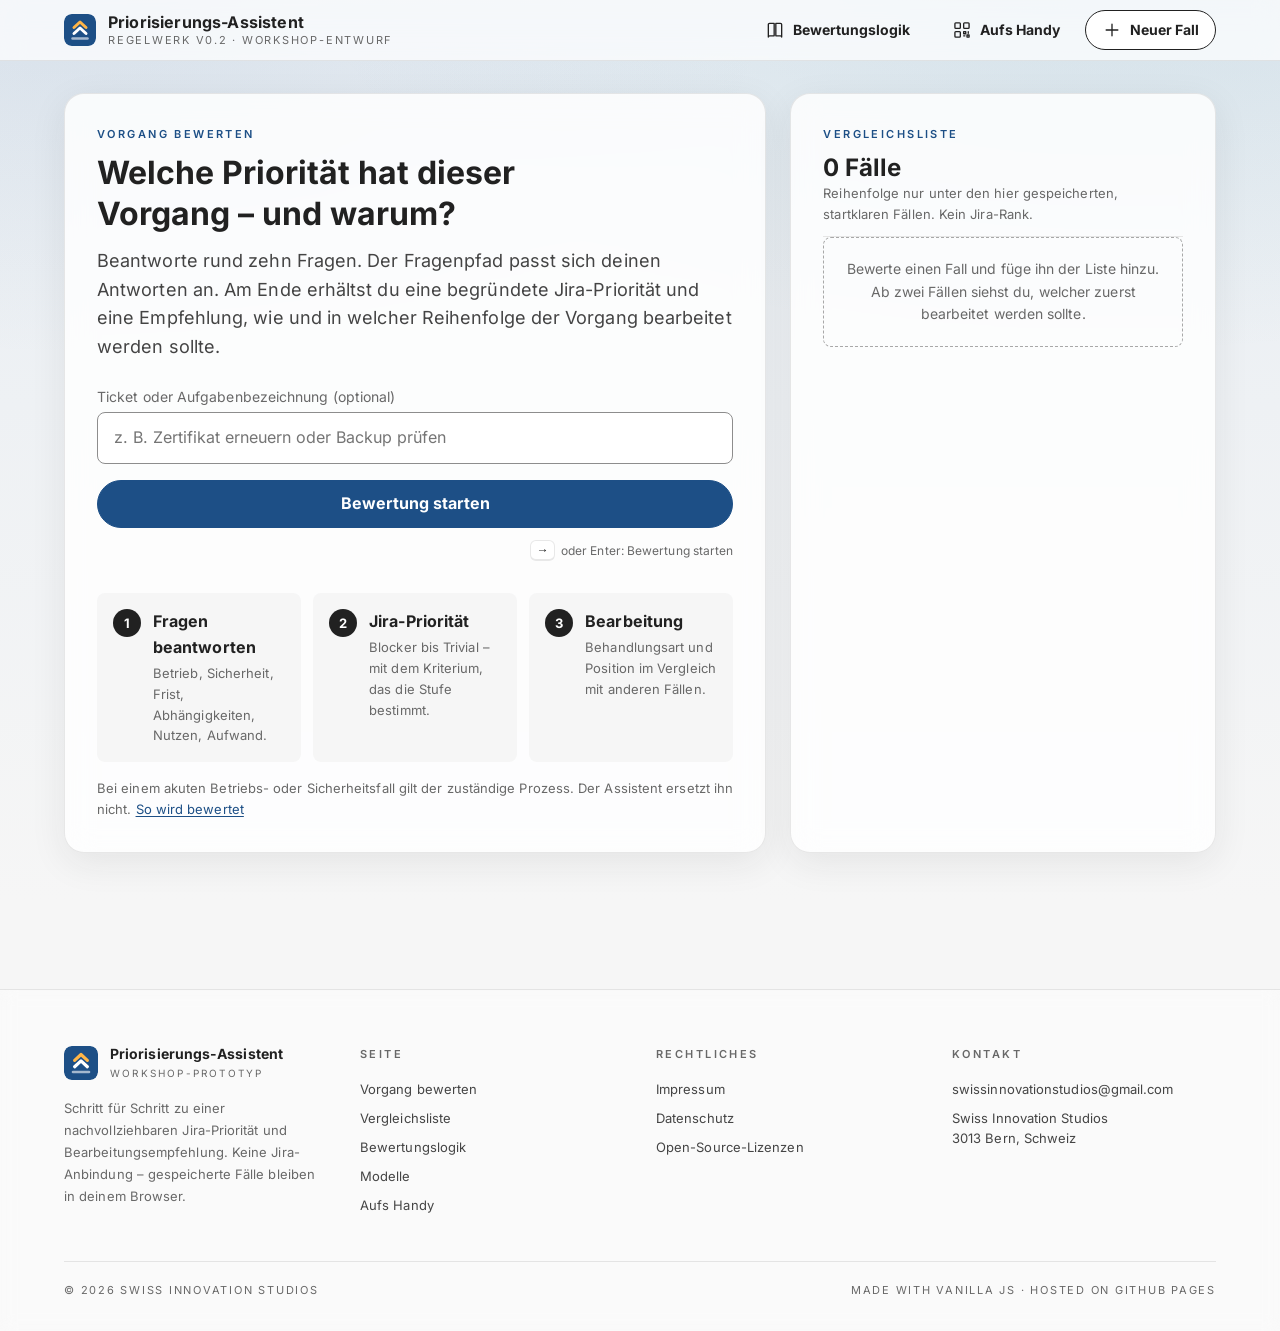
==== commit 7ed92c2f: "Priorisierungs-Assistent: c5b0f0e" ====
--- a/index.html
+++ b/index.html
@@ -5,6 +5,20 @@
 <meta name="viewport" content="width=device-width, initial-scale=1">
 <title>Priorisierungs-Assistent</title>
 <meta name="description" content="Schritt für Schritt zu einer nachvollziehbaren Jira-Priorität und Bearbeitungsempfehlung. Workshop-Prototyp, keine offizielle Richtlinie.">
+<!-- OG -->
+<meta property="og:type" content="website">
+<meta property="og:site_name" content="Swiss Innovation Studios">
+<meta property="og:locale" content="de_CH">
+<meta property="og:title" content="Priorisierungs-Assistent">
+<meta property="og:description" content="Schritt für Schritt zu einer nachvollziehbaren Jira-Priorität und Bearbeitungsempfehlung. Workshop-Prototyp, keine offizielle Richtlinie.">
+<meta property="og:url" content="https://swissinnovationstudios.github.io/priorisierungs-assistent/">
+<meta property="og:image" content="https://swissinnovationstudios.github.io/priorisierungs-assistent/assets/og-image.jpg">
+<meta property="og:image:type" content="image/jpeg">
+<meta property="og:image:width" content="1200">
+<meta property="og:image:height" content="630">
+<meta property="og:image:alt" content="Priorisierungs-Assistent – Schritt für Schritt zur nachvollziehbaren Jira-Priorität">
+<meta name="twitter:card" content="summary_large_image">
+<!-- /OG -->
 <meta name="robots" content="noindex">
 <meta name="theme-color" content="#ffffff">
 <meta name="color-scheme" content="light">
